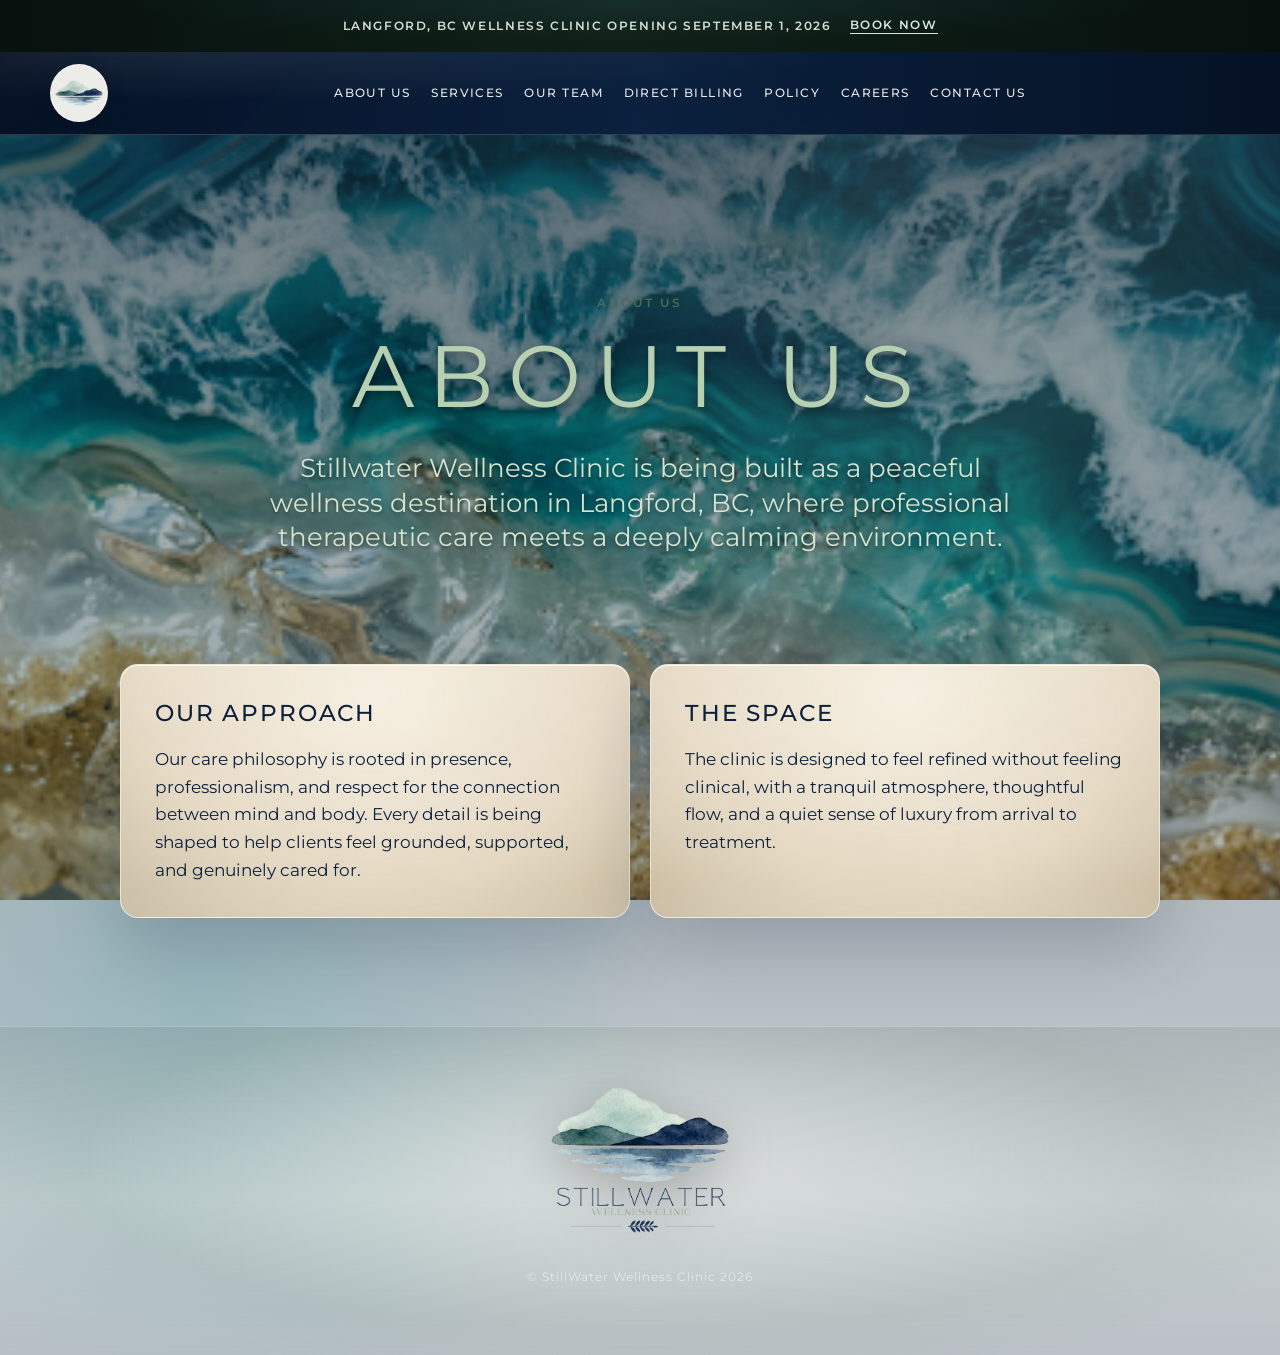
==== about.html @ 3839f23f "Update booking links to Jane clinic page" ====
<!doctype html>
<html lang="en">
  <head>
    <meta charset="utf-8">
    <meta name="viewport" content="width=device-width, initial-scale=1">
    <meta name="description" content="About Stillwater Wellness Clinic in Langford, BC.">
    <title>About Us | Stillwater Wellness Clinic</title>
    <link rel="preconnect" href="https://fonts.googleapis.com">
    <link rel="preconnect" href="https://fonts.gstatic.com" crossorigin>
    <link href="https://fonts.googleapis.com/css2?family=Montserrat:wght@300;400;500;600;700&display=swap" rel="stylesheet">
    <link rel="stylesheet" href="styles.css">
  </head>
  <body>
    <div class="announcement-bar">
      <span>Langford, BC wellness clinic opening September 1, 2026</span>
      <a href="https://stillwaterwellnessclinicinc.janeapp.com/" target="_blank" rel="noreferrer">Book Now</a>
    </div>
    <header class="site-header" data-header>
      <a class="brand-mark" href="index.html" aria-label="Stillwater Wellness Clinic home">
        <img src="stillwater-menu-logo.png" alt="Stillwater Wellness Clinic logo">
      </a>
      <button class="nav-toggle" type="button" aria-expanded="false" aria-controls="site-nav" data-nav-toggle>
        <span></span><span></span><span></span><span class="sr-only">Menu</span>
      </button>
      <nav class="site-nav" id="site-nav" data-nav>
        <a href="about.html">About Us</a>
        <a href="services.html">Services</a>
        <a href="teams.html">Our Team</a>
        <a href="direct-billing.html">Direct Billing</a>
        <a href="policy.html">Policy</a>
        <a href="careers.html">Careers</a>
        <a href="contact.html">Contact Us</a>
      </nav>
    </header>
    <main class="page-main">
      <section class="page-hero">
        <p class="eyebrow">About Us</p>
        <h1 class="page-title-accent">About Us</h1>
        <p>Stillwater Wellness Clinic is being built as a peaceful wellness destination in Langford, BC, where professional therapeutic care meets a deeply calming environment.</p>
      </section>
      <section class="page-section page-grid two-column">
        <article class="page-card">
          <h2>Our Approach</h2>
          <p>Our care philosophy is rooted in presence, professionalism, and respect for the connection between mind and body. Every detail is being shaped to help clients feel grounded, supported, and genuinely cared for.</p>
        </article>
        <article class="page-card">
          <h2>The Space</h2>
          <p>The clinic is designed to feel refined without feeling clinical, with a tranquil atmosphere, thoughtful flow, and a quiet sense of luxury from arrival to treatment.</p>
        </article>
      </section>
    </main>
    <footer class="site-footer">
      <img src="stillwater-footer-logo.png" alt="Stillwater Wellness Clinic logo">
      <p class="copyright">&copy; StillWater Wellness Clinic 2026</p>
    </footer>
    <script src="script.js"></script>
  </body>
</html>
---- styles.css ----
:root {
  --sage-light: #dfe9df;
  --sage: #89a58e;
  --sage-glow: #b7d0b2;
  --sage-text: #d4e4d1;
  --sage-deep: #496a57;
  --forest: #10281f;
  --forest-soft: #18372b;
  --blue: #17335b;
  --blue-deep: #0c203e;
  --mineral-blue: #16456d;
  --mineral-blue-soft: #2f6f83;
  --cream: #fbfaf5;
  --cream-block: rgba(232, 220, 199, 0.9);
  --cream-block-strong: rgba(247, 240, 226, 0.96);
  --white: #ffffff;
  --ink: #172333;
  --muted: #5d6b68;
  --line: rgba(23, 51, 91, 0.14);
  --shadow: 0 24px 60px rgba(12, 32, 62, 0.16);
  --soft-shadow: 0 18px 46px rgba(12, 32, 62, 0.08);
}

* {
  box-sizing: border-box;
}

html {
  min-height: 100%;
  scroll-behavior: smooth;
}

body {
  min-height: 100vh;
  margin: 0;
  background:
    linear-gradient(180deg, rgba(6, 22, 31, 0.68), rgba(7, 34, 41, 0.4) 24rem, rgba(12, 32, 62, 0.22)),
    radial-gradient(ellipse at 76% 18%, rgba(255, 255, 255, 0.22), transparent 28rem),
    radial-gradient(ellipse at 16% 74%, rgba(0, 181, 194, 0.18), transparent 30rem),
    url("ocean-geode-background.png") center top / cover fixed;
  color: rgba(255, 255, 255, 0.9);
  display: flex;
  flex-direction: column;
  font-family: "Montserrat", Arial, sans-serif;
  line-height: 1.6;
}

body::before {
  content: "";
  position: fixed;
  inset: 0;
  z-index: -1;
  pointer-events: none;
  background:
    linear-gradient(180deg, rgba(255, 255, 255, 0.08), transparent 24rem),
    radial-gradient(ellipse at 50% 28%, rgba(12, 32, 62, 0.18), transparent 42%);
  opacity: 0.82;
}

img {
  display: block;
  max-width: 100%;
}

a {
  color: inherit;
  text-decoration: none;
}

.sr-only {
  position: absolute;
  width: 1px;
  height: 1px;
  padding: 0;
  margin: -1px;
  overflow: hidden;
  clip: rect(0, 0, 0, 0);
  white-space: nowrap;
  border: 0;
}

.announcement-bar {
  position: fixed;
  z-index: 22;
  top: 0;
  left: 0;
  width: 100%;
  min-height: 52px;
  display: flex;
  align-items: center;
  justify-content: center;
  gap: 18px;
  padding: 12px 24px;
  background:
    radial-gradient(ellipse at 50% 0%, rgba(47, 111, 131, 0.18), transparent 58%),
    linear-gradient(90deg, #07110e, #102018 48%, #07110e);
  color: rgba(223, 233, 223, 0.94);
  font-size: 0.72rem;
  font-weight: 600;
  letter-spacing: 0.14em;
  line-height: 1.3;
  text-align: center;
  text-transform: uppercase;
}

.announcement-bar a {
  color: rgba(223, 233, 223, 0.98);
  border-bottom: 1px solid currentColor;
}

.site-header {
  position: fixed;
  z-index: 20;
  top: 52px;
  left: 0;
  width: 100%;
  min-height: 72px;
  display: grid;
  grid-template-columns: auto 1fr;
  align-items: center;
  gap: 22px;
  padding: 12px max(24px, calc((100vw - 1180px) / 2));
  background:
    radial-gradient(ellipse at 16% 0%, rgba(223, 233, 223, 0.08), transparent 42%),
    linear-gradient(90deg, rgba(5, 17, 36, 0.99), rgba(11, 32, 62, 0.98), rgba(5, 17, 36, 0.99));
  border: 0;
  border-bottom: 1px solid rgba(255, 255, 255, 0.12);
  border-radius: 0;
  box-shadow: var(--soft-shadow);
  backdrop-filter: blur(18px);
}

.brand-mark {
  display: grid;
  place-items: center;
  width: 58px;
  height: 58px;
  background: rgba(251, 250, 245, 0.94);
  border: 1px solid rgba(255, 255, 255, 0.34);
  border-radius: 50%;
  box-shadow: 0 10px 24px rgba(0, 0, 0, 0.12);
}

.brand-mark img {
  width: 50px;
  height: 34px;
  object-fit: contain;
  object-position: center;
}

.site-nav {
  display: flex;
  align-items: center;
  justify-content: center;
  gap: clamp(12px, 1.6vw, 24px);
  color: rgba(255, 255, 255, 0.9);
  font-size: 0.76rem;
  font-weight: 500;
  letter-spacing: 0.12em;
  text-transform: uppercase;
}

.site-nav a {
  padding: 8px 0;
}

.site-nav a:hover {
  color: var(--sage-light);
}

.button {
  display: inline-flex;
  align-items: center;
  justify-content: center;
  min-height: 46px;
  padding: 0 22px;
  border: 1px solid transparent;
  border-radius: 2px;
  font-size: 0.76rem;
  font-weight: 600;
  letter-spacing: 0.14em;
  text-transform: uppercase;
  transition: background-color 180ms ease, color 180ms ease, border-color 180ms ease, transform 180ms ease;
}

.button-primary {
  background: linear-gradient(135deg, var(--blue-deep), var(--mineral-blue));
  color: var(--white);
  box-shadow: 0 14px 28px rgba(12, 32, 62, 0.28);
}

.button-primary:hover {
  background: linear-gradient(135deg, #07182f, #123d62);
  transform: translateY(-1px);
}

.button-secondary {
  border-color: rgba(223, 233, 223, 0.34);
  color: rgba(255, 255, 255, 0.9);
  background: rgba(12, 32, 62, 0.34);
}

.button-secondary:hover {
  border-color: rgba(223, 233, 223, 0.58);
  background: rgba(22, 69, 109, 0.44);
  transform: translateY(-1px);
}

.nav-toggle {
  display: none;
}

.hero {
  position: relative;
  min-height: 100vh;
  display: grid;
  place-items: center;
  overflow: hidden;
  padding: 168px 24px 78px;
  isolation: isolate;
}

.hero::after {
  content: "";
  position: absolute;
  inset: auto 0 0;
  height: 42%;
  background:
    linear-gradient(180deg, rgba(73, 106, 87, 0), rgba(73, 106, 87, 0.18) 55%, rgba(73, 106, 87, 0.34) 100%),
    linear-gradient(180deg, rgba(255, 255, 255, 0), rgba(223, 233, 223, 0.16));
  z-index: -1;
}

.hero-media {
  position: absolute;
  inset: 0;
  z-index: -2;
  background:
    linear-gradient(180deg, rgba(251, 250, 245, 0.03), rgba(16, 40, 31, 0.16) 68%, var(--forest) 100%),
    linear-gradient(90deg, rgba(251, 250, 245, 0.12), rgba(251, 250, 245, 0), rgba(16, 40, 31, 0.18)),
    url("langford-coast-backdrop.png") center / cover no-repeat;
}

.watercolor-field {
  position: absolute;
  inset: 18% -6% auto;
  height: 58%;
  background:
    radial-gradient(ellipse at 50% 44%, rgba(255, 255, 255, 0.18), transparent 62%),
    radial-gradient(ellipse at 24% 62%, rgba(137, 165, 142, 0.08), transparent 42%),
    radial-gradient(ellipse at 72% 52%, rgba(23, 51, 91, 0.06), transparent 40%);
  filter: blur(16px);
  opacity: 0.36;
}

.hero-content {
  width: min(980px, 100%);
  text-align: center;
  color: var(--blue-deep);
}

.opening-date,
.eyebrow {
  margin: 0 0 16px;
  color: var(--sage-deep);
  font-size: 0.78rem;
  font-weight: 600;
  letter-spacing: 0.22em;
  text-transform: uppercase;
}

.hero-wordmark {
  width: min(940px, 96vw);
  margin: 12px auto 24px;
  mix-blend-mode: multiply;
}

h1,
h2,
h3 {
  margin: 0;
  color: var(--sage-glow);
  font-family: "Montserrat", Arial, sans-serif;
  line-height: 1.04;
  font-weight: 400;
}

h1 {
  max-width: 850px;
  margin: 0 auto;
  color: #ffffff;
  font-size: clamp(2.05rem, 4vw, 4.35rem);
  font-weight: 300;
  font-kerning: normal;
  font-feature-settings: "kern" 1, "liga" 1;
  letter-spacing: 0;
  white-space: nowrap;
}

h2 {
  font-size: clamp(2.4rem, 4vw, 4.7rem);
}

h3 {
  font-size: 1.8rem;
}

.mantra {
  max-width: 820px;
  margin: 30px auto 0;
  color: #0c203e;
  font-family: "Montserrat", Arial, sans-serif;
  font-size: clamp(1.32rem, 2.2vw, 1.8rem);
  font-weight: 400;
  line-height: 1.34;
  text-shadow: 0 2px 18px rgba(255, 255, 255, 0.42);
}

.hero-actions {
  display: flex;
  flex-wrap: wrap;
  justify-content: center;
  gap: 14px;
  margin-top: 38px;
}

.intro-band,
.section {
  width: min(1160px, calc(100% - 40px));
  margin-inline: auto;
}

.site-footer {
  width: 100%;
  margin-inline: 0;
}

.intro-band {
  display: grid;
  grid-template-columns: repeat(3, 1fr);
  gap: 18px;
  margin-top: -18px;
}

.intro-band div {
  position: relative;
  overflow: hidden;
  min-height: 170px;
  padding: clamp(30px, 4vw, 42px);
}

.intro-band span {
  color: var(--blue);
  font-family: "Montserrat", Arial, sans-serif;
  font-size: 0.78rem;
  font-weight: 600;
  letter-spacing: 0.16em;
  text-transform: uppercase;
  text-shadow: none;
}

.intro-band strong {
  display: block;
  color: var(--blue-deep);
  font-size: 1rem;
  font-weight: 500;
  letter-spacing: 0.08em;
  text-transform: uppercase;
  text-shadow: none;
}

.intro-band p {
  color: var(--blue-deep);
  font-weight: 500;
  text-shadow: none;
}

.section p {
  color: rgba(212, 228, 209, 0.86);
}

.section {
  padding: 120px 0;
}

.section-about,
.split-section,
.contact-section {
  display: grid;
  grid-template-columns: minmax(0, 1.35fr) minmax(280px, 0.65fr);
  gap: clamp(36px, 7vw, 92px);
  align-items: center;
}

.section-copy p:last-child,
.split-section > p,
.muted-section > p,
.policy-careers p,
.contact-section p {
  margin: 24px 0 0;
  font-size: 1.06rem;
}

.feature-panel,
.contact-card {
  padding: 36px;
  background:
    radial-gradient(ellipse at 50% 0%, rgba(47, 111, 131, 0.18), transparent 56%),
    linear-gradient(145deg, rgba(255, 255, 255, 0.085), rgba(7, 17, 14, 0.32)),
    linear-gradient(90deg, #07110e, #102018 48%, #07110e);
  color: var(--white);
  border-radius: 2px;
  border: 1px solid rgba(223, 233, 223, 0.16);
  box-shadow: 0 20px 54px rgba(3, 14, 10, 0.3), inset 0 1px 0 rgba(255, 255, 255, 0.13);
  backdrop-filter: blur(12px);
}

.feature-panel p,
.feature-panel span,
.contact-card span {
  margin: 0;
  color: var(--blue-deep);
  text-shadow: none;
}

.feature-panel strong {
  display: block;
  margin: 10px 0;
  font-family: "Montserrat", Arial, sans-serif;
  font-size: clamp(2.4rem, 5vw, 4rem);
  line-height: 0.95;
}

.section-services {
  width: 100%;
  padding-inline: max(24px, calc((100vw - 1160px) / 2));
  background:
    linear-gradient(180deg, rgba(5, 31, 43, 0.98), rgba(7, 62, 72, 0.9)),
    linear-gradient(135deg, rgba(0, 156, 176, 0.24), rgba(12, 32, 62, 0.22));
}

.section-heading {
  max-width: 820px;
}

.service-grid {
  display: grid;
  grid-template-columns: repeat(3, 1fr);
  gap: 16px;
  margin-top: 48px;
}

.service-grid article,
.policy-careers article {
  position: relative;
  overflow: hidden;
  min-height: 286px;
  padding: 34px;
  transition: transform 180ms ease, box-shadow 180ms ease, border-color 180ms ease;
}

.intro-band div,
.service-grid article,
.policy-careers article,
.feature-panel,
.contact-card {
  background:
    radial-gradient(ellipse at 50% 12%, var(--cream-block-strong), rgba(232, 220, 199, 0.82) 62%, rgba(199, 185, 160, 0.64) 100%),
    linear-gradient(180deg, rgba(247, 240, 226, 0.94), rgba(218, 202, 174, 0.84));
  border: 1px solid rgba(247, 240, 226, 0.74);
  border-radius: 18px;
  box-shadow: 0 28px 70px rgba(12, 32, 62, 0.2), inset 0 1px 0 rgba(255, 255, 255, 0.72);
  backdrop-filter: blur(10px);
}

.service-grid article:hover,
.policy-careers article:hover {
  border-color: rgba(255, 253, 247, 0.92);
  box-shadow: 0 32px 78px rgba(12, 32, 62, 0.24), inset 0 1px 0 rgba(255, 255, 255, 0.82);
  transform: translateY(-3px);
}

.service-grid article span {
  display: block;
  margin-bottom: 54px;
  color: var(--blue);
  font-family: "Montserrat", Arial, sans-serif;
  font-size: 2.4rem;
  font-weight: 500;
  line-height: 1;
}

.service-grid p {
  margin: 18px 0 0;
}

.muted-section {
  padding-top: 90px;
  padding-bottom: 90px;
  border-top: 1px solid rgba(255, 255, 255, 0.12);
  border-bottom: 1px solid rgba(255, 255, 255, 0.12);
}

.policy-careers {
  display: grid;
  grid-template-columns: repeat(2, 1fr);
  gap: 20px;
}

.policy-careers article {
  display: flex;
  flex-direction: column;
}

.policy-careers article .eyebrow,
.policy-careers article p {
  color: var(--blue-deep);
  text-shadow: none;
}

.inline-card-link {
  display: inline-flex;
  align-items: center;
  width: fit-content;
  margin-top: auto;
  padding-top: 28px;
  color: var(--blue-deep);
  font-size: 0.74rem;
  font-weight: 600;
  letter-spacing: 0.14em;
  text-transform: uppercase;
  text-decoration: underline;
  text-decoration-color: rgba(12, 32, 62, 0.35);
  text-underline-offset: 5px;
}

.inline-card-link:hover,
.inline-card-link:focus-visible {
  color: var(--mineral-blue);
  text-decoration-color: currentColor;
}

.contact-section {
  padding-top: 80px;
  display: block;
  max-width: 820px;
  text-align: center;
}

.page-main {
  flex: 1 0 auto;
  min-height: calc(100vh - 220px);
  padding-top: 160px;
}

.page-hero,
.page-section {
  width: min(1040px, calc(100% - 40px));
  margin-inline: auto;
}

.page-hero {
  min-height: 56vh;
  display: grid;
  align-content: center;
  justify-items: center;
  padding: 96px 0 72px;
  text-align: center;
}

.page-hero h1 {
  max-width: 920px;
  margin-inline: auto;
  font-size: clamp(3rem, 6.8vw, 6.8rem);
}

.page-title-accent {
  display: block;
  width: min(100%, 980px);
  max-width: min(980px, calc(100vw - 56px));
  margin-inline: auto;
  color: var(--sage-glow);
  font-family: "Montserrat", Arial, sans-serif;
  font-size: clamp(2.4rem, 5.4vw, 5.2rem);
  font-weight: 400;
  letter-spacing: 0.16em;
  line-height: 1.08;
  text-align: center;
  text-transform: uppercase;
  text-shadow: 0 4px 10px rgba(0, 0, 0, 0.34), 0 16px 34px rgba(12, 32, 62, 0.42);
}

.page-hero p:last-child {
  max-width: 760px;
  margin: 28px auto 0;
  color: var(--sage-text);
  font-family: "Montserrat", Arial, sans-serif;
  font-size: clamp(1.25rem, 2vw, 1.7rem);
  font-weight: 400;
  line-height: 1.35;
  text-shadow: 0 2px 4px rgba(0, 0, 0, 0.34), 0 12px 26px rgba(12, 32, 62, 0.34);
}

.page-section {
  padding: 0 0 108px;
}

.page-grid {
  display: grid;
  gap: 20px;
}

.two-column {
  grid-template-columns: repeat(2, minmax(0, 1fr));
}

.three-column {
  grid-template-columns: repeat(3, minmax(0, 1fr));
}

.page-card {
  position: relative;
  overflow: hidden;
  padding: clamp(24px, 3vw, 34px);
  min-height: 210px;
  background:
    radial-gradient(ellipse at 50% 12%, var(--cream-block-strong), rgba(232, 220, 199, 0.82) 62%, rgba(199, 185, 160, 0.64) 100%),
    linear-gradient(180deg, rgba(247, 240, 226, 0.94), rgba(218, 202, 174, 0.84));
  border: 1px solid rgba(247, 240, 226, 0.74);
  border-radius: 18px;
  box-shadow: 0 28px 70px rgba(12, 32, 62, 0.2), inset 0 1px 0 rgba(255, 255, 255, 0.72);
  backdrop-filter: blur(10px);
}

.page-card h2 {
  color: var(--blue-deep);
  font-family: "Montserrat", Arial, sans-serif;
  font-size: clamp(1.05rem, 1.8vw, 1.45rem);
  font-weight: 500;
  letter-spacing: 0.08em;
  line-height: 1.25;
  text-transform: uppercase;
}

.page-card p {
  color: var(--blue-deep);
  font-size: clamp(0.96rem, 1.35vw, 1.08rem);
  font-weight: 400;
  text-shadow: none;
}

.page-card p:last-child {
  margin-bottom: 0;
}

.page-card a:not(.button) {
  color: var(--blue-deep);
  font-weight: 600;
  text-decoration-color: rgba(12, 32, 62, 0.4);
  text-underline-offset: 4px;
}

.page-card a:not(.button):hover,
.page-card a:not(.button):focus-visible {
  color: var(--mineral-blue);
  text-decoration-color: currentColor;
}

.policy-page .page-hero {
  text-align: center;
}

.policy-page .page-title-accent {
  overflow-wrap: normal;
}

.policy-stack {
  grid-template-columns: minmax(0, 760px);
  justify-content: center;
}

.page-copy-card h3 {
  margin: 24px 0 8px;
  color: var(--blue-deep);
  font-size: clamp(0.92rem, 1.4vw, 1.05rem);
  font-weight: 500;
  letter-spacing: 0.08em;
  text-transform: uppercase;
}

.content-list {
  display: grid;
  gap: 8px;
  margin: 18px 0 24px;
  padding: 0;
  color: var(--blue-deep);
  font-size: clamp(0.96rem, 1.35vw, 1.08rem);
  font-weight: 400;
  line-height: 1.65;
  list-style: none;
}

.content-list li {
  position: relative;
  padding-left: 20px;
}

.content-list li::before {
  content: "";
  position: absolute;
  left: 0;
  top: 0.78em;
  width: 6px;
  height: 6px;
  border-radius: 999px;
  background: var(--blue-deep);
  opacity: 0.72;
}

.direct-billing-card {
  padding: clamp(30px, 4vw, 48px);
}

.direct-billing-card h2:not(:first-child) {
  margin-top: 34px;
}

.direct-billing-card p,
.direct-billing-card .content-list {
  font-size: clamp(1.02rem, 1.45vw, 1.14rem);
}

.team-profile {
  display: grid;
  grid-template-columns: minmax(220px, 0.42fr) minmax(0, 1fr);
  gap: clamp(28px, 5vw, 56px);
  align-items: center;
}

.team-photo-frame {
  position: relative;
  width: min(100%, 320px);
  aspect-ratio: 3 / 4;
  justify-self: center;
  overflow: hidden;
  background:
    linear-gradient(180deg, rgba(255, 253, 247, 0.92), rgba(218, 202, 174, 0.78));
  border: 8px solid rgba(247, 240, 226, 0.94);
  border-radius: 50%;
  box-shadow: 0 24px 60px rgba(12, 32, 62, 0.24), inset 0 0 0 1px rgba(12, 32, 62, 0.12);
}

.team-photo-frame img {
  width: 100%;
  height: 100%;
  object-fit: cover;
  object-position: 54% 18%;
}

.team-bio .eyebrow {
  color: var(--blue);
}

.team-bio h2 {
  color: var(--blue-deep);
  font-size: clamp(2rem, 4vw, 3.6rem);
  letter-spacing: 0.04em;
  text-transform: uppercase;
}

.team-bio p {
  max-width: 760px;
}

.contact-page .page-title-accent {
  width: min(1180px, calc(100vw - 40px));
  max-width: none;
  margin: 0 auto;
  color: var(--sage-glow);
  font-size: clamp(2.2rem, 4.8vw, 4.9rem);
  letter-spacing: clamp(0.1em, 0.9vw, 0.16em);
  overflow-wrap: anywhere;
  text-shadow: 0 4px 8px rgba(0, 0, 0, 0.42), 0 16px 34px rgba(12, 32, 62, 0.5);
  text-align: center;
}

.contact-title-balanced {
  display: grid;
  grid-template-columns: minmax(0, 1fr) auto minmax(0, 1fr);
  align-items: center;
  gap: clamp(0.45em, 2.2vw, 0.9em);
}

.contact-title-balanced span:first-child {
  justify-self: end;
}

.contact-title-balanced span:nth-child(2) {
  justify-self: center;
}

.contact-title-balanced span:last-child {
  justify-self: start;
}

.contact-page .page-hero {
  min-height: 56vh;
  padding: 96px 0 72px;
}

.contact-page .page-hero p:last-child {
  max-width: 760px;
  margin: 28px auto 0;
  font-weight: 400;
  text-align: center;
  text-shadow: 0 2px 4px rgba(0, 0, 0, 0.4), 0 12px 26px rgba(12, 32, 62, 0.34);
}

.contact-page .page-section {
  max-width: 1040px;
  padding-bottom: 108px;
  margin-inline: auto;
}

.contact-page .page-grid {
  grid-template-columns: repeat(3, minmax(0, 1fr));
  justify-content: center;
  justify-items: center;
  margin-inline: auto;
}

.contact-page .page-card p,
.contact-page .page-card a:not(.button) {
  color: var(--blue-deep);
  text-shadow: none;
}

.contact-page .page-card {
  display: grid;
  align-content: center;
  justify-items: center;
  width: 100%;
  min-height: 210px;
  padding: clamp(24px, 3vw, 34px);
  background:
    radial-gradient(ellipse at 50% 12%, var(--cream-block-strong), rgba(232, 220, 199, 0.82) 62%, rgba(199, 185, 160, 0.64) 100%),
    linear-gradient(180deg, rgba(247, 240, 226, 0.94), rgba(218, 202, 174, 0.84));
  border-color: rgba(247, 240, 226, 0.74);
  box-shadow: 0 28px 70px rgba(12, 32, 62, 0.2), inset 0 1px 0 rgba(255, 255, 255, 0.72);
  backdrop-filter: blur(10px);
  text-align: center;
}

.contact-page .page-card h2 {
  display: flex;
  align-items: center;
  justify-content: center;
  gap: 12px;
  color: var(--blue-deep);
  text-shadow: none;
}

.contact-page .page-card h2 svg {
  width: 22px;
  height: 22px;
  flex: 0 0 auto;
  fill: none;
  stroke: currentColor;
  stroke-linecap: round;
  stroke-linejoin: round;
  stroke-width: 1.8;
}

.contact-page .page-card a:not(.button) {
  text-decoration-color: rgba(12, 32, 62, 0.4);
}

.contact-page .page-card a:not(.button):hover,
.contact-page .page-card a:not(.button):focus-visible {
  color: var(--mineral-blue);
  text-decoration-color: currentColor;
}

.page-button {
  margin-top: 26px;
}

.service-menu {
  display: grid;
  gap: 14px;
  max-width: 820px;
}

.service-menu-card {
  padding: clamp(24px, 3vw, 34px);
  background:
    radial-gradient(ellipse at 50% 12%, var(--cream-block-strong), rgba(232, 220, 199, 0.82) 62%, rgba(199, 185, 160, 0.64) 100%),
    linear-gradient(180deg, rgba(247, 240, 226, 0.94), rgba(218, 202, 174, 0.84));
  border: 1px solid rgba(247, 240, 226, 0.74);
  border-radius: 18px;
  box-shadow: 0 28px 70px rgba(12, 32, 62, 0.2), inset 0 1px 0 rgba(255, 255, 255, 0.72);
  backdrop-filter: blur(10px);
}

.service-menu-card h2 {
  max-width: 720px;
  color: var(--blue-deep);
  font-family: "Montserrat", Arial, sans-serif;
  font-size: clamp(1.05rem, 1.8vw, 1.45rem);
  font-weight: 500;
  letter-spacing: 0.08em;
  line-height: 1.25;
  text-transform: uppercase;
}

.service-note {
  margin: 8px 0 14px;
  color: rgba(12, 32, 62, 0.68);
  font-size: 0.72rem;
  font-weight: 500;
  letter-spacing: 0.14em;
  text-transform: uppercase;
}

.service-note-secondary {
  margin-top: -8px;
}

.service-line {
  display: grid;
  grid-template-columns: minmax(0, 1fr) auto;
  align-items: baseline;
  gap: 18px;
  padding: 13px 0;
  border-bottom: 1px solid rgba(12, 32, 62, 0.16);
  color: var(--blue-deep);
  cursor: pointer;
  font-family: "Montserrat", Arial, sans-serif;
  font-weight: 400;
  font-size: clamp(0.94rem, 1.35vw, 1.05rem);
  text-decoration: none;
  text-shadow: none;
  transition: color 180ms ease, border-color 180ms ease, transform 180ms ease;
}

.service-more-info {
  display: inline-flex;
  width: fit-content;
  margin: 4px 0 12px;
  color: rgba(12, 32, 62, 0.76);
  font-size: 0.72rem;
  font-weight: 500;
  letter-spacing: 0.12em;
  text-transform: uppercase;
  text-decoration: underline;
  text-decoration-color: rgba(12, 32, 62, 0.28);
  text-underline-offset: 4px;
}

.service-more-info:hover,
.service-more-info:focus-visible {
  color: var(--mineral-blue);
  text-decoration-color: currentColor;
}

.service-line:hover,
.service-line:focus-visible {
  border-bottom-color: rgba(12, 37, 73, 0.36);
  color: var(--mineral-blue);
  transform: translateX(3px);
}

.service-line:focus-visible {
  border-radius: 10px;
  outline: 2px solid rgba(31, 82, 101, 0.45);
  outline-offset: 5px;
}

.service-line:last-child {
  border-bottom: 0;
  padding-bottom: 0;
}

.service-line span {
  min-width: 0;
}

.service-line em {
  color: rgba(12, 32, 62, 0.56);
  font-size: 0.82em;
  font-style: normal;
  letter-spacing: 0.08em;
  text-transform: uppercase;
  white-space: nowrap;
}

.service-line strong {
  color: var(--blue-deep);
  font-family: "Montserrat", Arial, sans-serif;
  font-size: 1.06em;
  font-weight: 500;
  transition: color 180ms ease;
}

.service-line:hover strong,
.service-line:focus-visible strong {
  color: var(--mineral-blue);
}

.service-cta {
  display: flex;
  justify-content: center;
  padding-top: 12px;
}

.service-cta .button {
  min-width: 190px;
}

.service-info-section {
  margin-top: clamp(34px, 6vw, 72px);
}

.service-info-card h2 {
  margin-bottom: 18px;
}

.service-info-card h3 {
  scroll-margin-top: 130px;
}

.contact-card {
  display: grid;
  gap: 18px;
}

.contact-card a:not(.button) {
  color: var(--blue-deep);
  font-size: 1.08rem;
  font-weight: 500;
}

.service-grid article h3,
.policy-careers article h2,
.feature-panel strong,
.contact-card h2,
.contact-card h3 {
  color: var(--blue-deep);
  text-shadow: none;
}

.site-footer {
  position: relative;
  overflow: hidden;
  display: grid;
  align-items: center;
  justify-items: center;
  gap: 16px;
  padding: 54px 0 56px;
  border-top: 1px solid rgba(255, 255, 255, 0.12);
  color: rgba(255, 255, 255, 0.68);
  text-align: center;
}

.site-footer::before {
  content: "";
  position: absolute;
  inset: 0;
  z-index: -1;
  background:
    radial-gradient(ellipse at center 42%, rgba(251, 250, 245, 0.42), rgba(223, 233, 223, 0.24) 36%, rgba(137, 165, 142, 0.11) 62%, transparent 82%),
    linear-gradient(180deg, rgba(16, 40, 31, 0.08), rgba(223, 233, 223, 0.22) 52%, rgba(16, 40, 31, 0.08));
}

.site-footer img {
  width: 190px;
  filter: drop-shadow(0 12px 24px rgba(0, 0, 0, 0.28));
}

.site-footer .copyright {
  color: rgba(255, 255, 255, 0.58);
  font-size: 0.76rem;
  letter-spacing: 0.08em;
}

@media (max-width: 980px) {
  .site-header {
    grid-template-columns: 1fr auto;
    z-index: 200;
  }

  .nav-toggle {
    display: inline-grid;
    position: relative;
    z-index: 220;
    align-content: center;
    justify-content: center;
    gap: 5px;
    width: 44px;
    height: 44px;
    border: 1px solid var(--line);
    border-radius: 4px;
    background: rgba(255, 255, 255, 0.12);
  }

  .nav-toggle span:not(.sr-only) {
    width: 20px;
    height: 2px;
    background: var(--white);
  }

  .site-nav {
    position: absolute;
    z-index: 210;
    top: 100%;
    left: 12px;
    right: 12px;
    display: none;
    flex-direction: column;
    align-items: stretch;
    gap: 0;
    padding: 10px;
    background: rgba(5, 17, 36, 0.99);
    border: 1px solid rgba(255, 255, 255, 0.14);
    border-radius: 0 0 12px 12px;
    box-shadow: 0 22px 42px rgba(12, 32, 62, 0.28);
  }

  .site-nav.is-open {
    display: flex;
  }

  .site-nav a {
    padding: 12px 10px;
  }

  .intro-band,
  .section-about,
  .split-section,
  .contact-section,
  .service-grid,
  .policy-careers,
  .team-profile,
  .two-column,
  .three-column {
    grid-template-columns: 1fr;
  }

  .section {
    padding: 82px 0;
  }

  .page-main {
    padding-top: 150px;
  }

  .page-hero {
    min-height: auto;
    padding: 72px 0 54px;
  }

  .contact-page .two-column {
    grid-template-columns: repeat(2, minmax(0, 1fr));
  }
}

@media (max-width: 680px) {
  html,
  body {
    overflow-x: hidden;
  }

  .announcement-bar {
    min-height: 54px;
    gap: 10px;
    padding: 8px 12px;
    font-size: 0.62rem;
    letter-spacing: 0.1em;
  }

  .site-header {
    top: 54px;
    width: 100%;
    grid-template-columns: 1fr auto;
    min-height: 64px;
    padding: 8px 14px;
  }

  .brand-mark img {
    width: 48px;
    height: 32px;
  }

  .hero {
    min-height: calc(100svh - 54px);
    align-items: center;
    padding: 176px 22px 74px;
  }

  h1 {
    max-width: 12ch;
    font-size: clamp(2rem, 10vw, 3rem);
    line-height: 1.08;
    white-space: normal;
  }

  .hero-wordmark {
    margin-top: 10px;
    margin-bottom: 24px;
    width: min(560px, 92vw);
  }

  .mantra {
    max-width: 34rem;
    margin-top: 28px;
    font-size: clamp(1.12rem, 5vw, 1.34rem);
    line-height: 1.5;
  }

  .hero-actions,
  .button {
    width: 100%;
  }

  .hero-actions {
    gap: 12px;
    margin-top: 34px;
  }

  .intro-band,
  .section,
  .page-hero,
  .page-section {
    width: min(100% - 32px, 1160px);
  }

  .intro-band,
  .page-grid,
  .service-menu,
  .policy-careers {
    gap: 16px;
  }

  .intro-band div,
  .service-grid article,
  .policy-careers article,
  .page-card,
  .service-menu-card,
  .feature-panel,
  .contact-card {
    min-height: auto;
    padding: 26px;
    border-radius: 16px;
    box-shadow: 0 18px 42px rgba(12, 32, 62, 0.2), inset 0 1px 0 rgba(255, 255, 255, 0.34);
  }

  .team-photo-frame {
    max-width: 280px;
    margin-inline: auto;
  }

  .team-bio {
    text-align: center;
  }

  .intro-band strong,
  .page-card h2,
  .service-menu-card h2 {
    font-size: 1.02rem;
    letter-spacing: 0.06em;
  }

  .intro-band p,
  .page-card p,
  .service-line {
    font-size: 1rem;
    line-height: 1.62;
  }

  .page-main {
    min-height: calc(100vh - 174px);
    padding-top: 132px;
  }

  .page-hero {
    padding: 70px 0 48px;
  }

  .page-hero .page-title-accent {
    width: 100%;
    max-width: 100%;
    font-size: clamp(1.7rem, 9vw, 2.55rem);
    letter-spacing: 0.045em;
    overflow-wrap: anywhere;
    word-break: normal;
  }

  .page-hero p:last-child {
    margin-top: 24px;
    font-size: 1.14rem;
    line-height: 1.5;
  }

  .contact-page .page-hero {
    padding: 52px 0 36px;
  }

  .contact-page .page-title-accent {
    max-width: 100%;
    font-size: clamp(1.7rem, 9vw, 2.55rem);
    letter-spacing: 0.045em;
  }

  .contact-title-balanced {
    display: grid;
    gap: 0.12em;
  }

  .contact-title-balanced span {
    display: block;
    justify-self: center;
  }

  .direct-billing-page .page-title-accent {
    font-size: clamp(1.52rem, 8vw, 2.2rem);
    letter-spacing: 0.045em;
  }

  .contact-page .page-hero p:last-child {
    max-width: 28rem;
    margin: 18px auto 0;
  }

  .contact-page .page-section {
    padding-bottom: 58px;
  }

  .contact-page .two-column {
    grid-template-columns: 1fr;
  }

  .section {
    padding: 72px 0;
  }

  .service-line {
    gap: 14px;
    padding: 10px 0;
    grid-template-columns: minmax(0, 1fr) auto;
  }

  .site-footer {
    display: grid;
    margin-top: auto;
  }
}
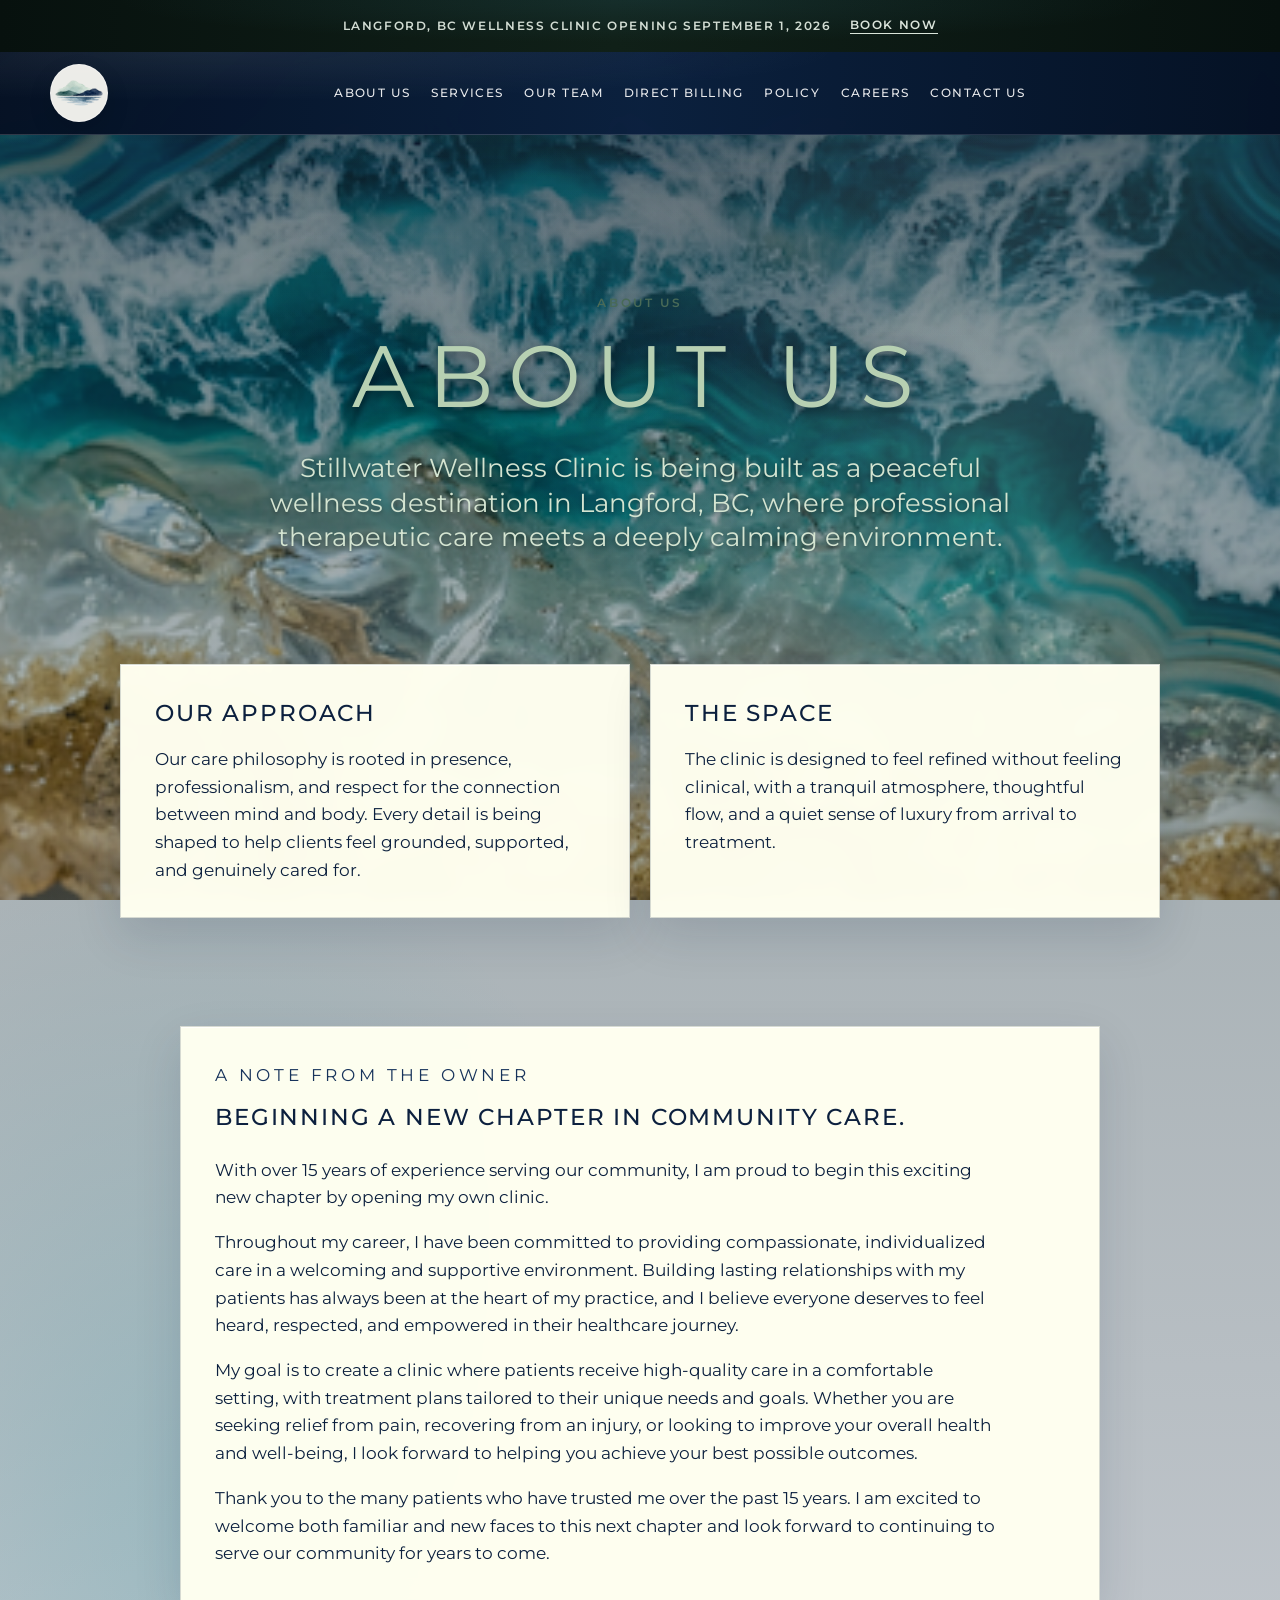
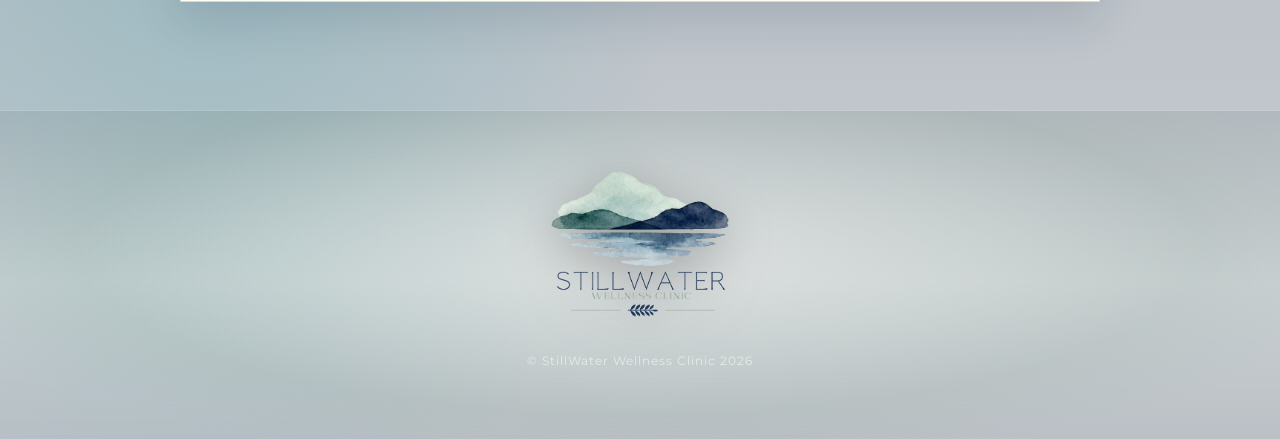
==== commit 53b4bc35: "Expand homepage blocks and add owner note" ====
--- a/about.html
+++ b/about.html
@@ -48,6 +48,16 @@
           <p>The clinic is designed to feel refined without feeling clinical, with a tranquil atmosphere, thoughtful flow, and a quiet sense of luxury from arrival to treatment.</p>
         </article>
       </section>
+      <section class="page-section owner-note-section">
+        <article class="page-card owner-note-card">
+          <p class="eyebrow">A Note From The Owner</p>
+          <h2>Beginning a new chapter in community care.</h2>
+          <p>With over 15 years of experience serving our community, I am proud to begin this exciting new chapter by opening my own clinic.</p>
+          <p>Throughout my career, I have been committed to providing compassionate, individualized care in a welcoming and supportive environment. Building lasting relationships with my patients has always been at the heart of my practice, and I believe everyone deserves to feel heard, respected, and empowered in their healthcare journey.</p>
+          <p>My goal is to create a clinic where patients receive high-quality care in a comfortable setting, with treatment plans tailored to their unique needs and goals. Whether you are seeking relief from pain, recovering from an injury, or looking to improve your overall health and well-being, I look forward to helping you achieve your best possible outcomes.</p>
+          <p>Thank you to the many patients who have trusted me over the past 15 years. I am excited to welcome both familiar and new faces to this next chapter and look forward to continuing to serve our community for years to come.</p>
+        </article>
+      </section>
     </main>
     <footer class="site-footer">
       <img src="stillwater-footer-logo.png" alt="Stillwater Wellness Clinic logo">
--- a/styles.css
+++ b/styles.css
@@ -11,8 +11,8 @@
   --mineral-blue: #16456d;
   --mineral-blue-soft: #2f6f83;
   --cream: #fbfaf5;
-  --cream-block: rgba(232, 220, 199, 0.9);
-  --cream-block-strong: rgba(247, 240, 226, 0.96);
+  --cream-block: rgba(255, 253, 244, 0.96);
+  --cream-block-strong: rgba(255, 255, 240, 0.98);
   --white: #ffffff;
   --ink: #172333;
   --muted: #5d6b68;
@@ -324,12 +324,16 @@
   margin-top: 38px;
 }
 
-.intro-band,
 .section {
   width: min(1160px, calc(100% - 40px));
   margin-inline: auto;
 }
 
+.intro-band {
+  width: 100%;
+  margin-inline: 0;
+}
+
 .site-footer {
   width: 100%;
   margin-inline: 0;
@@ -338,8 +342,8 @@
 .intro-band {
   display: grid;
   grid-template-columns: repeat(3, 1fr);
-  gap: 18px;
-  margin-top: -18px;
+  gap: 0;
+  margin-top: 0;
 }
 
 .intro-band div {
@@ -446,7 +450,7 @@
 .service-grid {
   display: grid;
   grid-template-columns: repeat(3, 1fr);
-  gap: 16px;
+  gap: 0;
   margin-top: 48px;
 }
 
@@ -464,19 +468,17 @@
 .policy-careers article,
 .feature-panel,
 .contact-card {
-  background:
-    radial-gradient(ellipse at 50% 12%, var(--cream-block-strong), rgba(232, 220, 199, 0.82) 62%, rgba(199, 185, 160, 0.64) 100%),
-    linear-gradient(180deg, rgba(247, 240, 226, 0.94), rgba(218, 202, 174, 0.84));
-  border: 1px solid rgba(247, 240, 226, 0.74);
-  border-radius: 18px;
-  box-shadow: 0 28px 70px rgba(12, 32, 62, 0.2), inset 0 1px 0 rgba(255, 255, 255, 0.72);
+  background: var(--cream-block-strong);
+  border: 1px solid rgba(12, 32, 62, 0.16);
+  border-radius: 0;
+  box-shadow: 0 18px 44px rgba(12, 32, 62, 0.13), inset 0 1px 0 rgba(255, 255, 255, 0.78);
   backdrop-filter: blur(10px);
 }
 
 .service-grid article:hover,
 .policy-careers article:hover {
-  border-color: rgba(255, 253, 247, 0.92);
-  box-shadow: 0 32px 78px rgba(12, 32, 62, 0.24), inset 0 1px 0 rgba(255, 255, 255, 0.82);
+  border-color: rgba(255, 253, 248, 0.96);
+  box-shadow: 0 22px 52px rgba(12, 32, 62, 0.16), inset 0 1px 0 rgba(255, 255, 255, 0.86);
   transform: translateY(-3px);
 }
 
@@ -494,6 +496,22 @@
   margin: 18px 0 0;
 }
 
+.service-grid article p,
+.service-grid article .eyebrow,
+.intro-band p,
+.policy-careers article p,
+.feature-panel p,
+.contact-card p,
+.page-card p,
+.service-menu-card p,
+.direct-billing-card p,
+.direct-billing-card .content-list,
+.contact-page .page-card p,
+.contact-page .page-card a:not(.button) {
+  color: var(--blue-deep);
+  text-shadow: none;
+}
+
 .muted-section {
   padding-top: 90px;
   padding-bottom: 90px;
@@ -504,12 +522,20 @@
 .policy-careers {
   display: grid;
   grid-template-columns: repeat(2, 1fr);
-  gap: 20px;
+  gap: 0;
+  max-width: 900px;
 }
 
 .policy-careers article {
   display: flex;
   flex-direction: column;
+  min-height: 190px;
+  padding: 24px;
+}
+
+.policy-careers article h2 {
+  font-size: clamp(1.35rem, 2.3vw, 2rem);
+  line-height: 1.18;
 }
 
 .policy-careers article .eyebrow,
@@ -545,6 +571,13 @@
   display: block;
   max-width: 820px;
   text-align: center;
+}
+
+.contact-section .eyebrow,
+.contact-section h2,
+.contact-section p {
+  color: var(--blue-deep);
+  text-shadow: 0 1px 18px rgba(255, 255, 240, 0.52);
 }
 
 .page-main {
@@ -623,12 +656,10 @@
   overflow: hidden;
   padding: clamp(24px, 3vw, 34px);
   min-height: 210px;
-  background:
-    radial-gradient(ellipse at 50% 12%, var(--cream-block-strong), rgba(232, 220, 199, 0.82) 62%, rgba(199, 185, 160, 0.64) 100%),
-    linear-gradient(180deg, rgba(247, 240, 226, 0.94), rgba(218, 202, 174, 0.84));
-  border: 1px solid rgba(247, 240, 226, 0.74);
-  border-radius: 18px;
-  box-shadow: 0 28px 70px rgba(12, 32, 62, 0.2), inset 0 1px 0 rgba(255, 255, 255, 0.72);
+  background: var(--cream-block-strong);
+  border: 1px solid rgba(12, 32, 62, 0.16);
+  border-radius: 0;
+  box-shadow: 0 18px 44px rgba(12, 32, 62, 0.13), inset 0 1px 0 rgba(255, 255, 255, 0.78);
   backdrop-filter: blur(10px);
 }
 
@@ -664,6 +695,30 @@
 .page-card a:not(.button):focus-visible {
   color: var(--mineral-blue);
   text-decoration-color: currentColor;
+}
+
+.owner-note-section {
+  padding-top: 0;
+}
+
+.owner-note-card {
+  max-width: 920px;
+  margin-inline: auto;
+}
+
+.owner-note-card .eyebrow {
+  margin-bottom: 14px;
+  color: var(--blue);
+  text-shadow: none;
+}
+
+.owner-note-card h2 {
+  max-width: 720px;
+  margin-bottom: 24px;
+}
+
+.owner-note-card p {
+  max-width: 780px;
 }
 
 .policy-page .page-hero {
@@ -842,11 +897,9 @@
   width: 100%;
   min-height: 210px;
   padding: clamp(24px, 3vw, 34px);
-  background:
-    radial-gradient(ellipse at 50% 12%, var(--cream-block-strong), rgba(232, 220, 199, 0.82) 62%, rgba(199, 185, 160, 0.64) 100%),
-    linear-gradient(180deg, rgba(247, 240, 226, 0.94), rgba(218, 202, 174, 0.84));
-  border-color: rgba(247, 240, 226, 0.74);
-  box-shadow: 0 28px 70px rgba(12, 32, 62, 0.2), inset 0 1px 0 rgba(255, 255, 255, 0.72);
+  background: var(--cream-block-strong);
+  border-color: rgba(12, 32, 62, 0.16);
+  box-shadow: 0 18px 44px rgba(12, 32, 62, 0.13), inset 0 1px 0 rgba(255, 255, 255, 0.78);
   backdrop-filter: blur(10px);
   text-align: center;
 }
@@ -893,12 +946,10 @@
 
 .service-menu-card {
   padding: clamp(24px, 3vw, 34px);
-  background:
-    radial-gradient(ellipse at 50% 12%, var(--cream-block-strong), rgba(232, 220, 199, 0.82) 62%, rgba(199, 185, 160, 0.64) 100%),
-    linear-gradient(180deg, rgba(247, 240, 226, 0.94), rgba(218, 202, 174, 0.84));
-  border: 1px solid rgba(247, 240, 226, 0.74);
-  border-radius: 18px;
-  box-shadow: 0 28px 70px rgba(12, 32, 62, 0.2), inset 0 1px 0 rgba(255, 255, 255, 0.72);
+  background: var(--cream-block-strong);
+  border: 1px solid rgba(12, 32, 62, 0.16);
+  border-radius: 0;
+  box-shadow: 0 18px 44px rgba(12, 32, 62, 0.13), inset 0 1px 0 rgba(255, 255, 255, 0.78);
   backdrop-filter: blur(10px);
 }
 
@@ -1234,11 +1285,15 @@
     width: min(100% - 32px, 1160px);
   }
 
+  .intro-band {
+    width: 100%;
+  }
+
   .intro-band,
   .page-grid,
   .service-menu,
   .policy-careers {
-    gap: 16px;
+    gap: 0;
   }
 
   .intro-band div,
@@ -1250,8 +1305,8 @@
   .contact-card {
     min-height: auto;
     padding: 26px;
-    border-radius: 16px;
-    box-shadow: 0 18px 42px rgba(12, 32, 62, 0.2), inset 0 1px 0 rgba(255, 255, 255, 0.34);
+    border-radius: 0;
+    box-shadow: 0 14px 34px rgba(12, 32, 62, 0.14), inset 0 1px 0 rgba(255, 255, 255, 0.42);
   }
 
   .team-photo-frame {
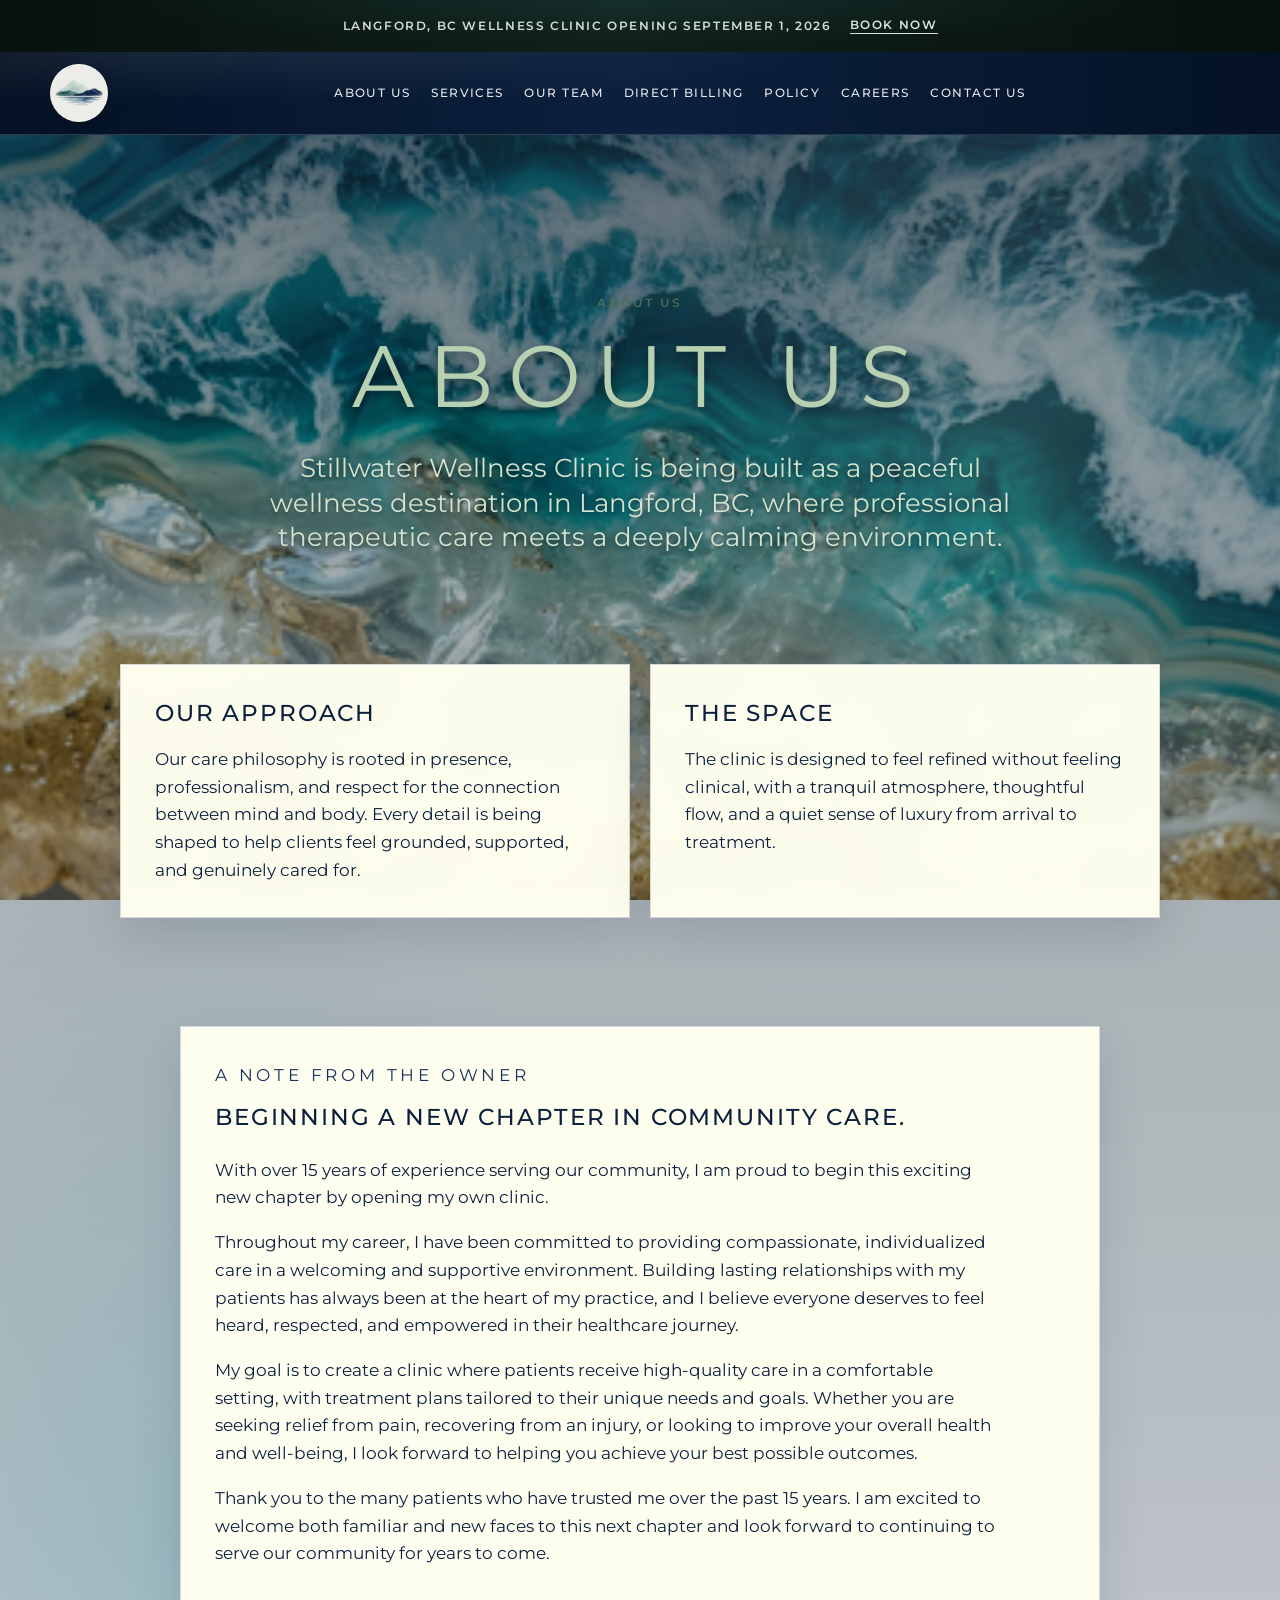
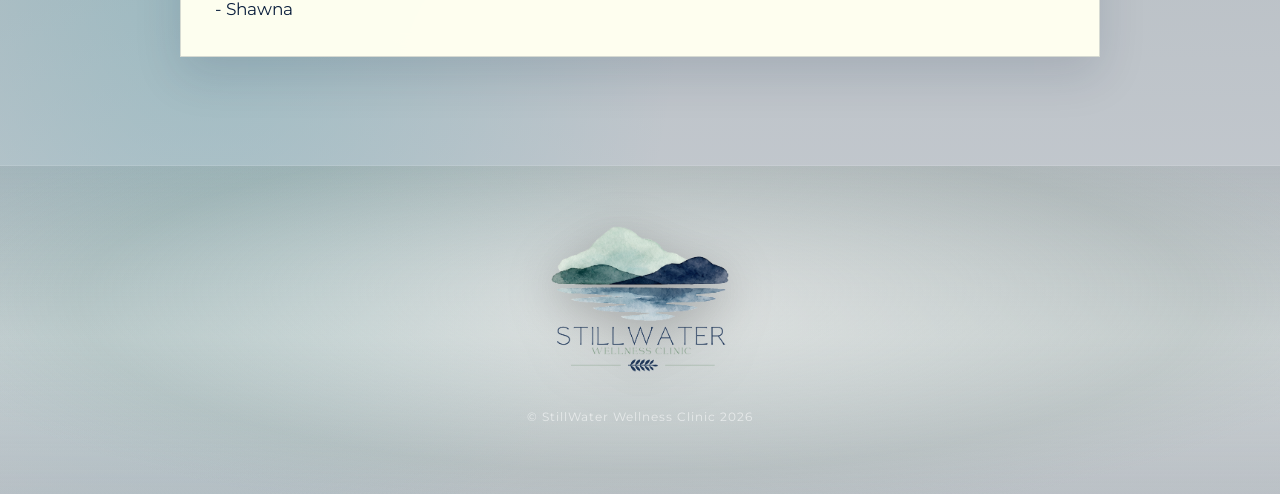
==== commit d214fa0b: "Add owner note signature" ====
--- a/about.html
+++ b/about.html
@@ -56,6 +56,7 @@
           <p>Throughout my career, I have been committed to providing compassionate, individualized care in a welcoming and supportive environment. Building lasting relationships with my patients has always been at the heart of my practice, and I believe everyone deserves to feel heard, respected, and empowered in their healthcare journey.</p>
           <p>My goal is to create a clinic where patients receive high-quality care in a comfortable setting, with treatment plans tailored to their unique needs and goals. Whether you are seeking relief from pain, recovering from an injury, or looking to improve your overall health and well-being, I look forward to helping you achieve your best possible outcomes.</p>
           <p>Thank you to the many patients who have trusted me over the past 15 years. I am excited to welcome both familiar and new faces to this next chapter and look forward to continuing to serve our community for years to come.</p>
+          <p class="owner-signature">- Shawna</p>
         </article>
       </section>
     </main>
--- a/styles.css
+++ b/styles.css
@@ -721,6 +721,12 @@
   max-width: 780px;
 }
 
+.owner-signature {
+  margin-top: 28px;
+  color: var(--blue-deep);
+  font-weight: 500;
+}
+
 .policy-page .page-hero {
   text-align: center;
 }
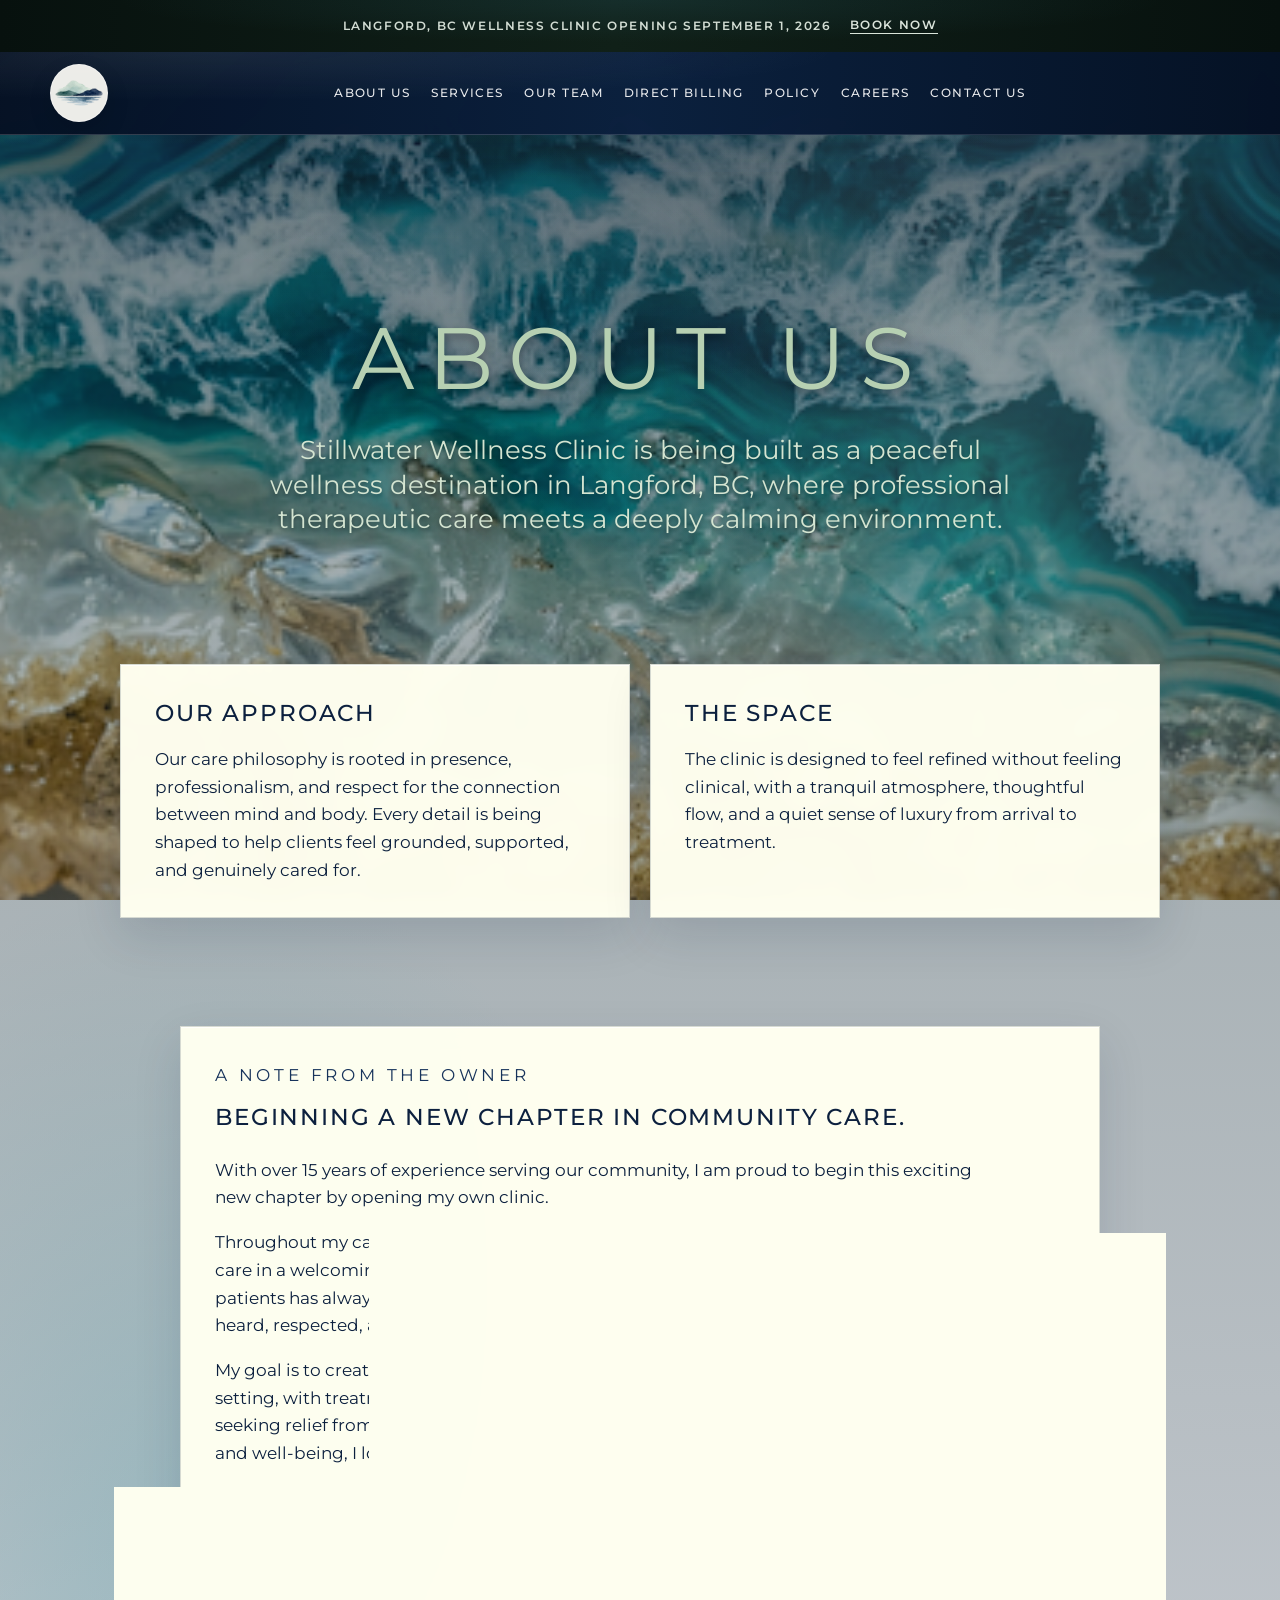
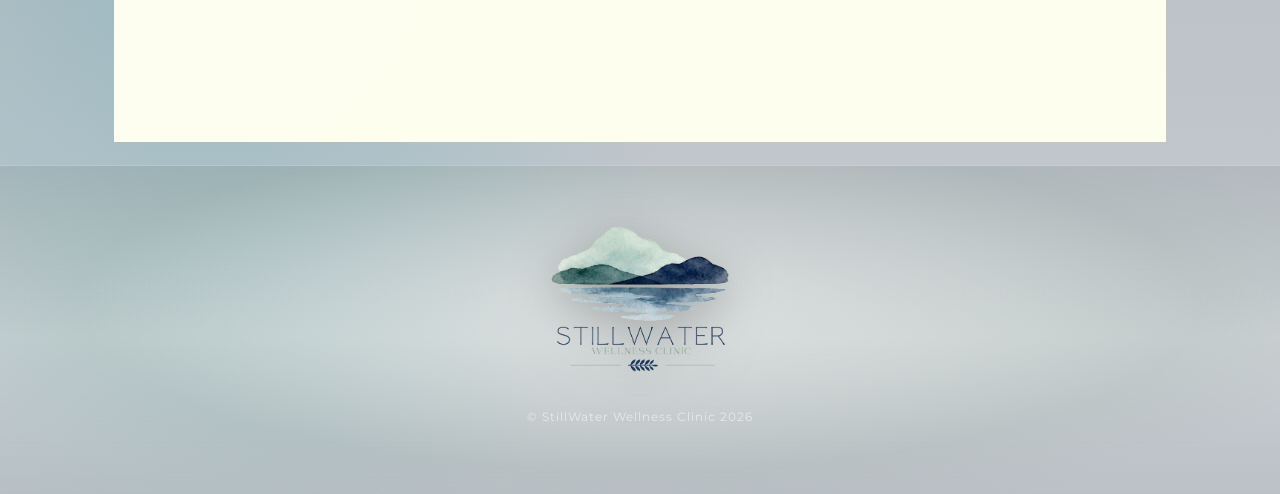
==== commit ea7a037b: "Update service rates and page headings" ====
--- a/about.html
+++ b/about.html
@@ -34,7 +34,6 @@
     </header>
     <main class="page-main">
       <section class="page-hero">
-        <p class="eyebrow">About Us</p>
         <h1 class="page-title-accent">About Us</h1>
         <p>Stillwater Wellness Clinic is being built as a peaceful wellness destination in Langford, BC, where professional therapeutic care meets a deeply calming environment.</p>
       </section>
--- a/styles.css
+++ b/styles.css
@@ -351,6 +351,7 @@
   overflow: hidden;
   min-height: 170px;
   padding: clamp(30px, 4vw, 42px);
+  transition: transform 180ms ease, box-shadow 180ms ease, border-color 180ms ease;
 }
 
 .intro-band span {
@@ -475,6 +476,7 @@
   backdrop-filter: blur(10px);
 }
 
+.intro-band div:hover,
 .service-grid article:hover,
 .policy-careers article:hover {
   border-color: rgba(255, 253, 248, 0.96);
@@ -522,7 +524,7 @@
 .policy-careers {
   display: grid;
   grid-template-columns: repeat(2, 1fr);
-  gap: 0;
+  gap: 22px;
   max-width: 900px;
 }
 
@@ -795,12 +797,13 @@
   display: grid;
   grid-template-columns: minmax(220px, 0.42fr) minmax(0, 1fr);
   gap: clamp(28px, 5vw, 56px);
-  align-items: center;
+  align-items: start;
 }
 
 .team-photo-frame {
   position: relative;
   width: min(100%, 320px);
+  margin-top: 8px;
   aspect-ratio: 3 / 4;
   justify-self: center;
   overflow: hidden;
@@ -1302,6 +1305,10 @@
     gap: 0;
   }
 
+  .policy-careers {
+    gap: 18px;
+  }
+
   .intro-band div,
   .service-grid article,
   .policy-careers article,
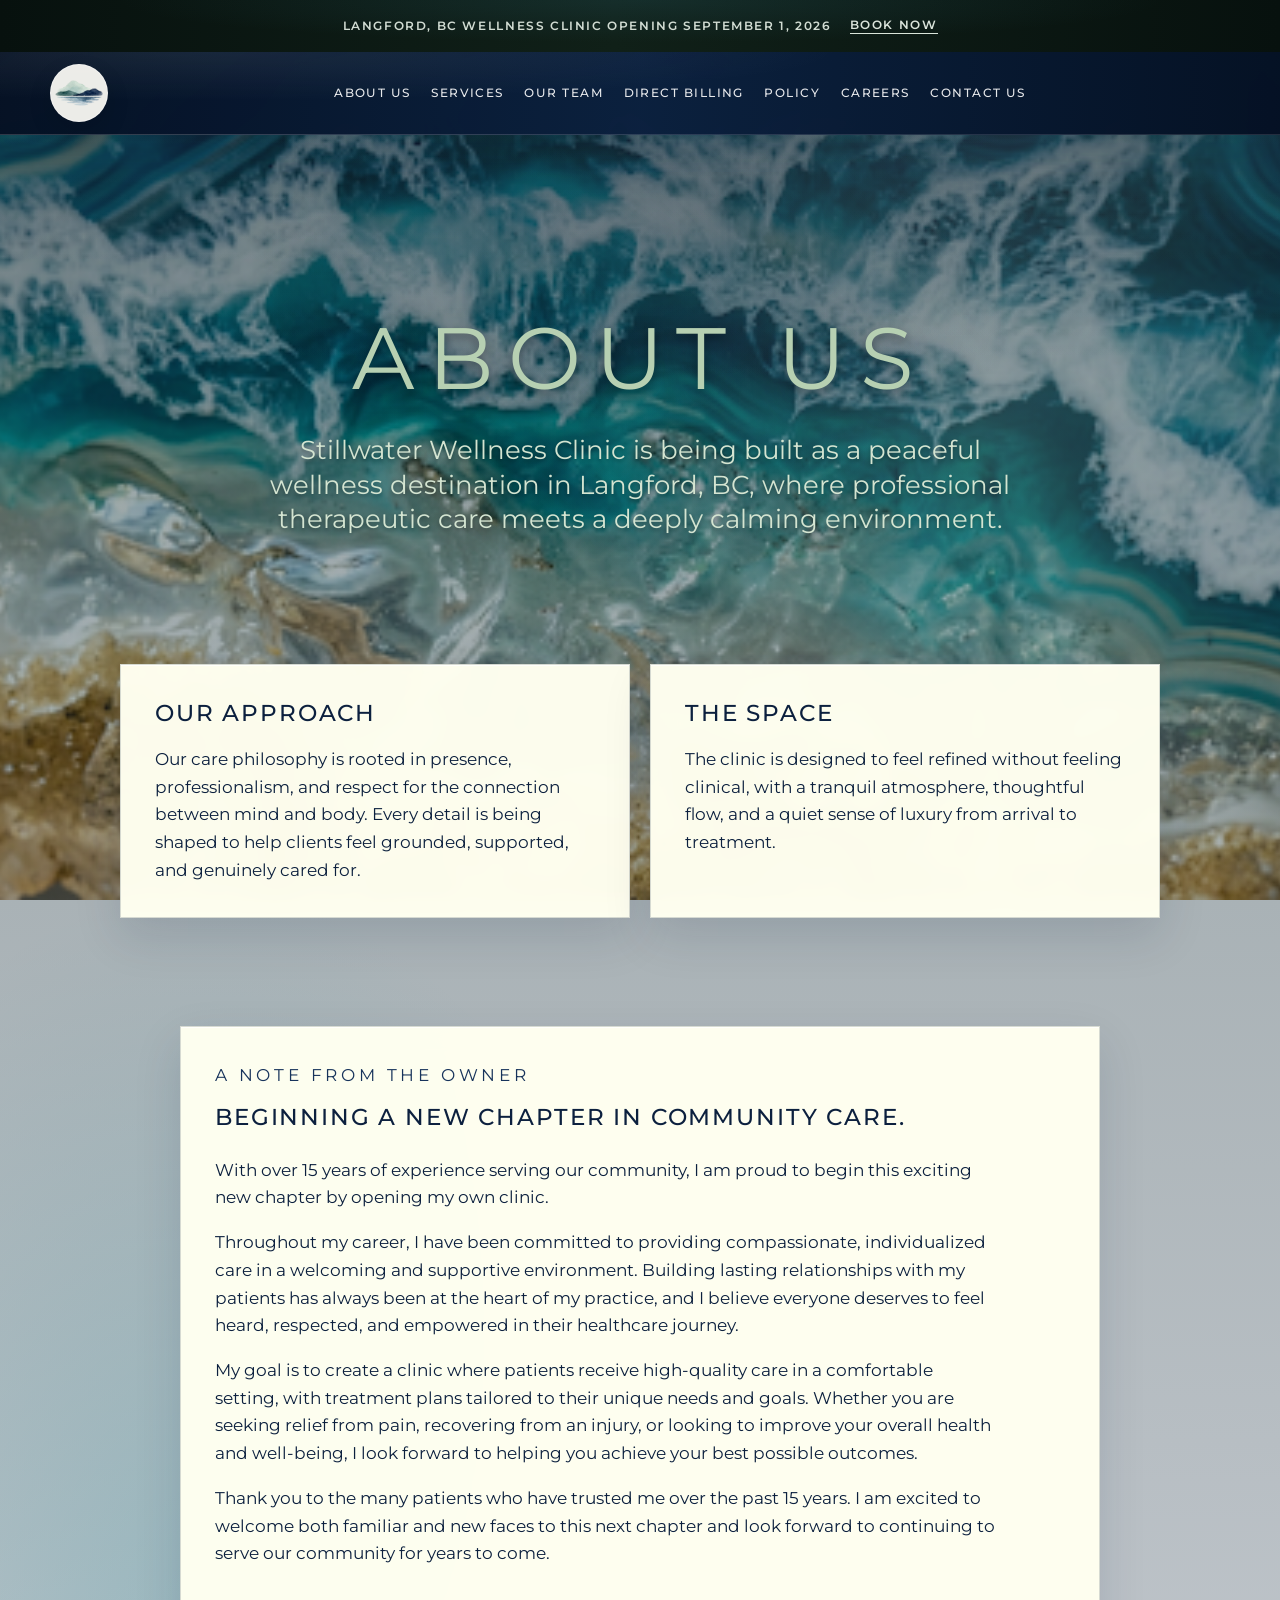
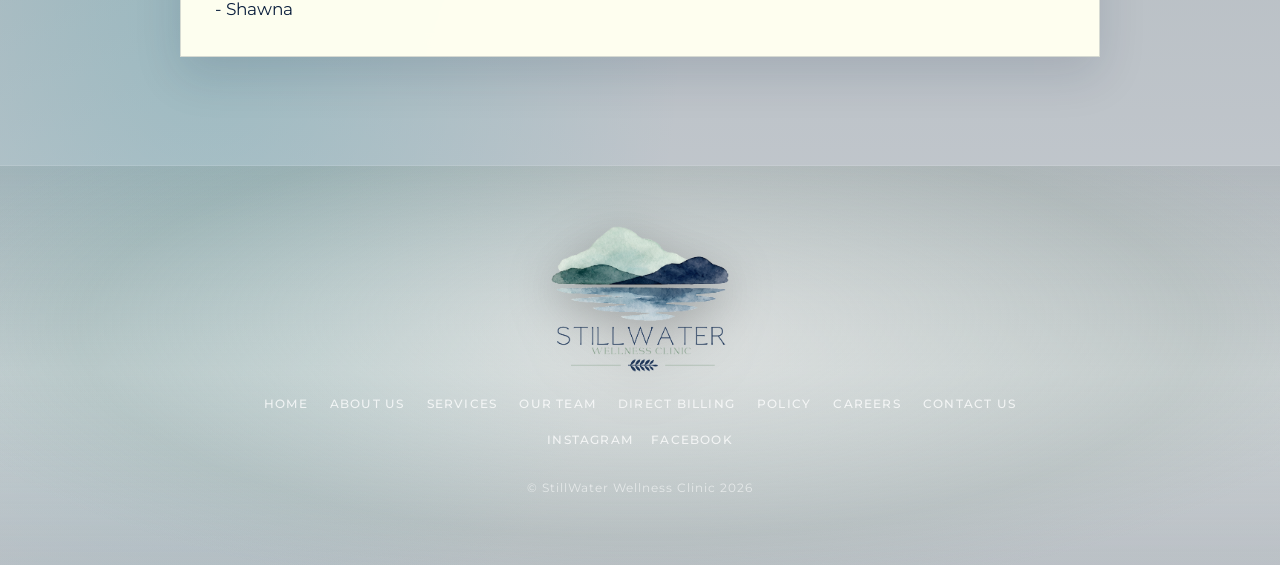
==== commit 537ea072: "Add footer navigation and social links" ====
--- a/about.html
+++ b/about.html
@@ -61,6 +61,20 @@
     </main>
     <footer class="site-footer">
       <img src="stillwater-footer-logo.png" alt="Stillwater Wellness Clinic logo">
+      <nav class="footer-nav" aria-label="Footer navigation">
+        <a href="index.html">Home</a>
+        <a href="about.html">About Us</a>
+        <a href="services.html">Services</a>
+        <a href="teams.html">Our Team</a>
+        <a href="direct-billing.html">Direct Billing</a>
+        <a href="policy.html">Policy</a>
+        <a href="careers.html">Careers</a>
+        <a href="contact.html">Contact Us</a>
+      </nav>
+      <div class="footer-social" aria-label="Social media profiles">
+        <a href="https://www.instagram.com/stilllwaterwellnessclinic/" target="_blank" rel="noreferrer">Instagram</a>
+        <a href="https://www.facebook.com/share/1CyUFtn18y/" target="_blank" rel="noreferrer">Facebook</a>
+      </div>
       <p class="copyright">&copy; StillWater Wellness Clinic 2026</p>
     </footer>
     <script src="script.js"></script>
--- a/styles.css
+++ b/styles.css
@@ -821,6 +821,21 @@
   object-position: 54% 18%;
 }
 
+.team-photo-placeholder {
+  display: grid;
+  place-items: center;
+  background:
+    radial-gradient(circle at 50% 28%, rgba(255, 253, 247, 0.94), rgba(210, 216, 212, 0.86) 58%, rgba(171, 184, 181, 0.82));
+}
+
+.team-photo-placeholder span {
+  color: var(--blue-deep);
+  font-family: var(--font-display);
+  font-size: clamp(3rem, 7vw, 5rem);
+  font-weight: 500;
+  letter-spacing: 0.08em;
+}
+
 .team-bio .eyebrow {
   color: var(--blue);
 }
@@ -1135,6 +1150,37 @@
 .site-footer img {
   width: 190px;
   filter: drop-shadow(0 12px 24px rgba(0, 0, 0, 0.28));
+}
+
+.footer-nav,
+.footer-social {
+  display: flex;
+  flex-wrap: wrap;
+  justify-content: center;
+  gap: 12px 22px;
+  width: min(100% - 32px, 920px);
+}
+
+.footer-nav a,
+.footer-social a {
+  color: rgba(255, 255, 255, 0.76);
+  font-size: 0.76rem;
+  font-weight: 500;
+  letter-spacing: 0.1em;
+  text-decoration: none;
+  text-transform: uppercase;
+  transition: color 180ms ease;
+}
+
+.footer-nav a:hover,
+.footer-nav a:focus-visible,
+.footer-social a:hover,
+.footer-social a:focus-visible {
+  color: var(--sage-glow);
+}
+
+.footer-social {
+  gap: 12px 18px;
 }
 
 .site-footer .copyright {
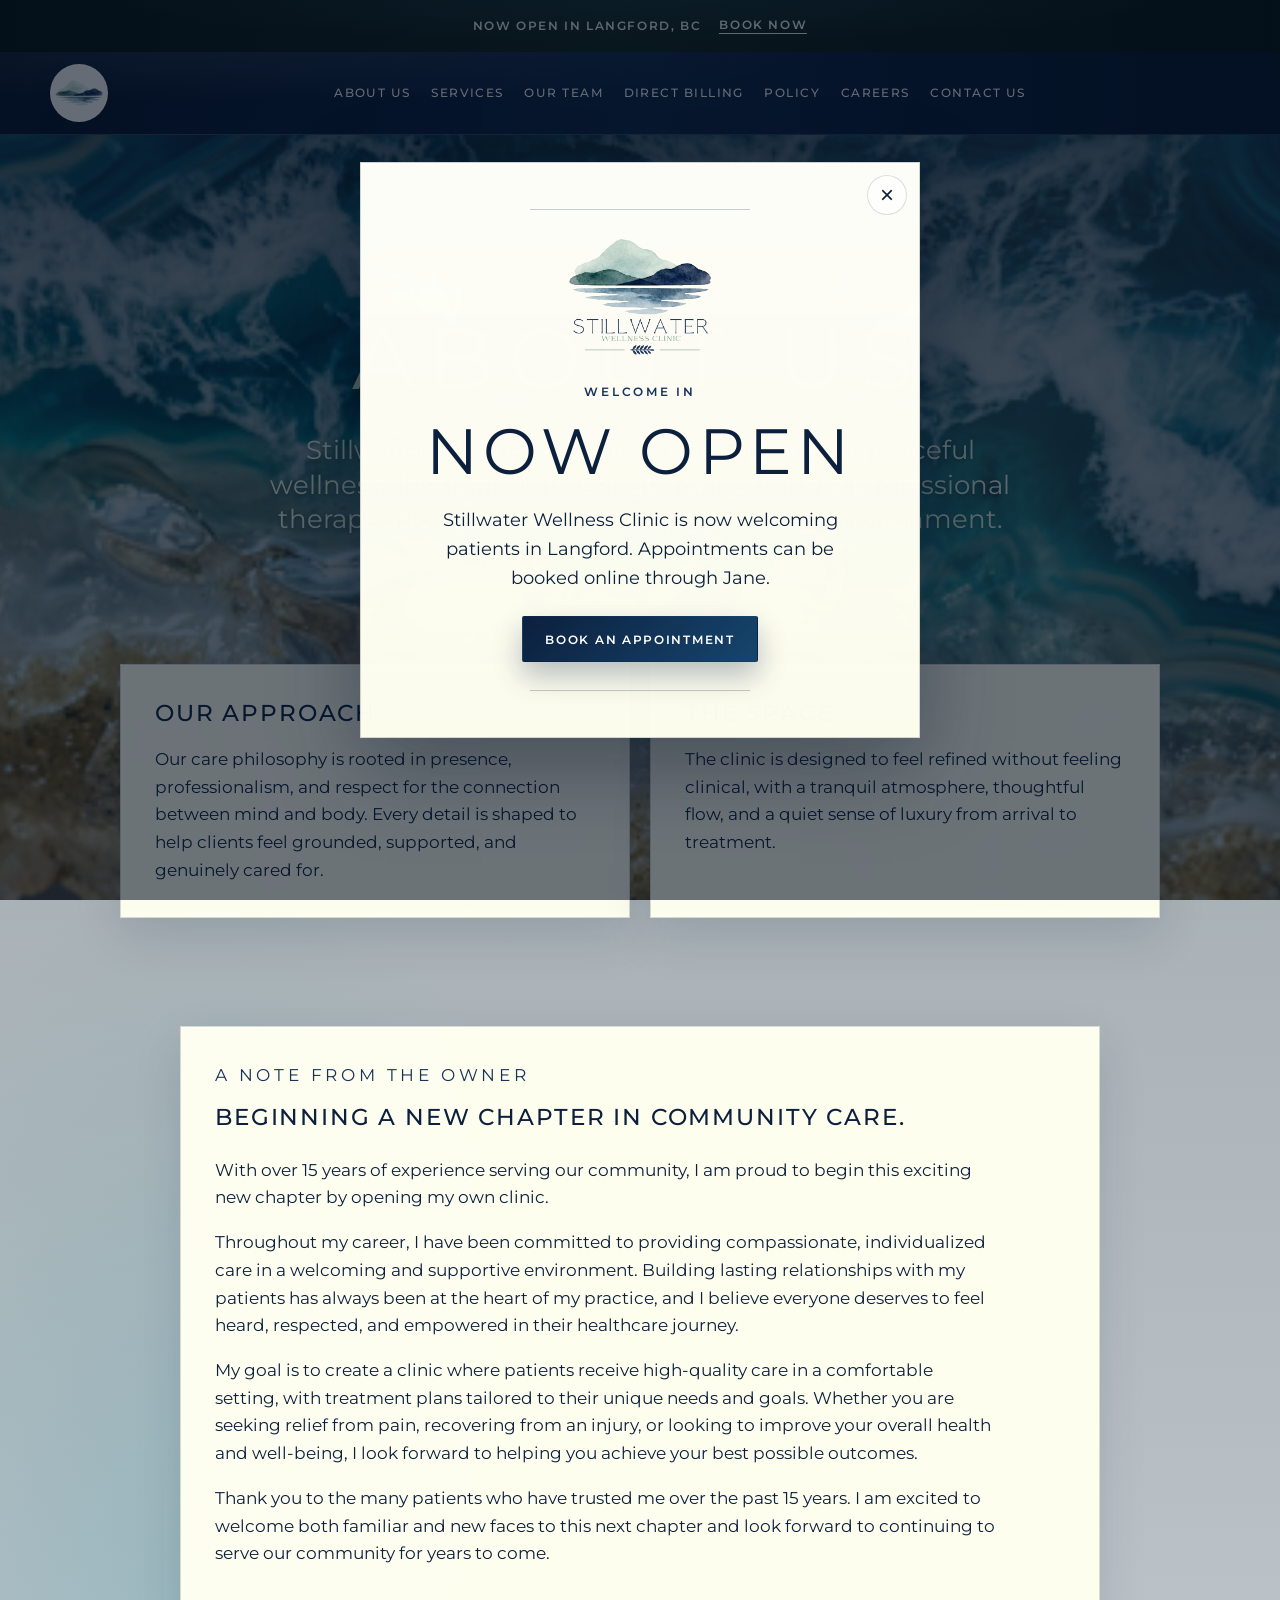
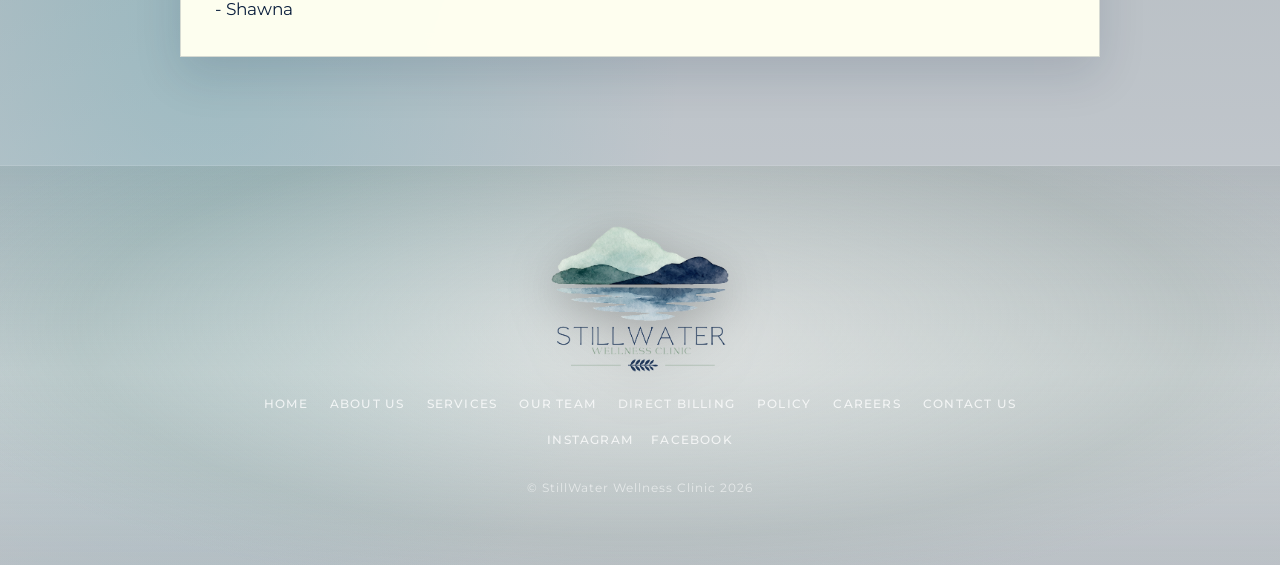
==== commit c2e2588f: "Update site for opening day" ====
--- a/about.html
+++ b/about.html
@@ -12,7 +12,7 @@
   </head>
   <body>
     <div class="announcement-bar">
-      <span>Langford, BC wellness clinic opening September 1, 2026</span>
+      <span>Now open in Langford, BC</span>
       <a href="https://stillwaterwellnessclinicinc.janeapp.com/" target="_blank" rel="noreferrer">Book Now</a>
     </div>
     <header class="site-header" data-header>
@@ -35,12 +35,12 @@
     <main class="page-main">
       <section class="page-hero">
         <h1 class="page-title-accent">About Us</h1>
-        <p>Stillwater Wellness Clinic is being built as a peaceful wellness destination in Langford, BC, where professional therapeutic care meets a deeply calming environment.</p>
+        <p>Stillwater Wellness Clinic is now open as a peaceful wellness destination in Langford, BC, where professional therapeutic care meets a deeply calming environment.</p>
       </section>
       <section class="page-section page-grid two-column">
         <article class="page-card">
           <h2>Our Approach</h2>
-          <p>Our care philosophy is rooted in presence, professionalism, and respect for the connection between mind and body. Every detail is being shaped to help clients feel grounded, supported, and genuinely cared for.</p>
+          <p>Our care philosophy is rooted in presence, professionalism, and respect for the connection between mind and body. Every detail is shaped to help clients feel grounded, supported, and genuinely cared for.</p>
         </article>
         <article class="page-card">
           <h2>The Space</h2>
@@ -77,6 +77,16 @@
       </div>
       <p class="copyright">&copy; StillWater Wellness Clinic 2026</p>
     </footer>
+    <div class="launch-popup" data-launch-popup aria-hidden="true">
+      <div class="launch-popup-card launch-popup-card-soft" role="dialog" aria-modal="true" aria-labelledby="launch-popup-title">
+        <button class="launch-popup-close" type="button" aria-label="Close" data-launch-popup-close>&times;</button>
+        <img class="launch-popup-logo" src="stillwater-footer-logo.png" alt="Stillwater Wellness Clinic logo">
+        <p class="eyebrow">Welcome In</p>
+        <h2 id="launch-popup-title">Now Open</h2>
+        <p>Stillwater Wellness Clinic is now welcoming patients in Langford. Appointments can be booked online through Jane.</p>
+        <a class="button button-primary" href="https://stillwaterwellnessclinicinc.janeapp.com/" target="_blank" rel="noreferrer">Book An Appointment</a>
+      </div>
+    </div>
     <script src="script.js"></script>
   </body>
 </html>
--- a/styles.css
+++ b/styles.css
@@ -380,6 +380,24 @@
   text-shadow: none;
 }
 
+.intro-map-link {
+  display: block;
+  overflow: hidden;
+  height: 150px;
+  margin-top: 22px;
+  border: 1px solid rgba(12, 32, 62, 0.18);
+  background: rgba(255, 255, 255, 0.42);
+  box-shadow: inset 0 1px 0 rgba(255, 255, 255, 0.68);
+}
+
+.intro-map-link iframe {
+  width: 100%;
+  height: 100%;
+  border: 0;
+  filter: saturate(0.72) contrast(0.96);
+  pointer-events: none;
+}
+
 .section p {
   color: rgba(212, 228, 209, 0.86);
 }
@@ -1113,6 +1131,118 @@
   color: var(--blue-deep);
   font-size: 1.08rem;
   font-weight: 500;
+}
+
+.launch-popup {
+  position: fixed;
+  inset: 0;
+  z-index: 500;
+  display: grid;
+  place-items: center;
+  padding: 24px;
+  background: rgba(5, 17, 36, 0.58);
+  opacity: 0;
+  pointer-events: none;
+  transition: opacity 220ms ease;
+}
+
+.launch-popup.is-visible {
+  opacity: 1;
+  pointer-events: auto;
+}
+
+.launch-popup-card {
+  position: relative;
+  width: min(100%, 520px);
+  padding: clamp(34px, 6vw, 54px);
+  background:
+    radial-gradient(ellipse at 50% 0%, rgba(137, 165, 142, 0.2), transparent 60%),
+    var(--cream-block-strong);
+  border: 1px solid rgba(12, 32, 62, 0.18);
+  box-shadow: 0 30px 80px rgba(5, 17, 36, 0.35), inset 0 1px 0 rgba(255, 255, 255, 0.78);
+  color: var(--blue-deep);
+  text-align: center;
+}
+
+.launch-popup-card .eyebrow {
+  color: var(--blue);
+  text-shadow: none;
+}
+
+.launch-popup-card h2 {
+  color: var(--blue-deep);
+  font-size: clamp(2.2rem, 7vw, 4.5rem);
+  letter-spacing: 0.08em;
+  text-transform: uppercase;
+}
+
+.launch-popup-card p:not(.eyebrow) {
+  max-width: 380px;
+  margin: 22px auto 28px;
+  color: var(--blue-deep);
+  font-size: clamp(1rem, 2.6vw, 1.12rem);
+}
+
+.launch-popup-close {
+  position: absolute;
+  top: 12px;
+  right: 12px;
+  display: grid;
+  place-items: center;
+  width: 40px;
+  height: 40px;
+  border: 1px solid rgba(12, 32, 62, 0.14);
+  border-radius: 50%;
+  background: rgba(255, 255, 255, 0.5);
+  color: var(--blue-deep);
+  cursor: pointer;
+  font-size: 1.5rem;
+  line-height: 1;
+  transition: background-color 180ms ease, color 180ms ease;
+}
+
+.launch-popup-close:hover,
+.launch-popup-close:focus-visible {
+  background: var(--blue-deep);
+  color: var(--white);
+}
+
+.launch-popup-card-soft {
+  width: min(100%, 560px);
+  padding: clamp(30px, 5vw, 46px) clamp(28px, 6vw, 58px);
+  background:
+    linear-gradient(180deg, rgba(255, 255, 255, 0.68), rgba(255, 255, 255, 0)),
+    var(--cream-block-strong);
+}
+
+.launch-popup-card-soft::before,
+.launch-popup-card-soft::after {
+  content: "";
+  display: block;
+  width: min(220px, 58%);
+  height: 1px;
+  margin: 0 auto 24px;
+  background: rgba(12, 32, 62, 0.22);
+}
+
+.launch-popup-card-soft::after {
+  margin: 28px auto 0;
+}
+
+.launch-popup-logo {
+  width: 152px;
+  margin: 0 auto 22px;
+  filter: none;
+}
+
+.launch-popup-card-soft h2 {
+  margin-top: 4px;
+  font-size: clamp(2rem, 6.5vw, 4rem);
+}
+
+.launch-popup-card-soft p:not(.eyebrow) {
+  max-width: 420px;
+  margin-bottom: 24px;
 }
 
 .service-grid article h3,
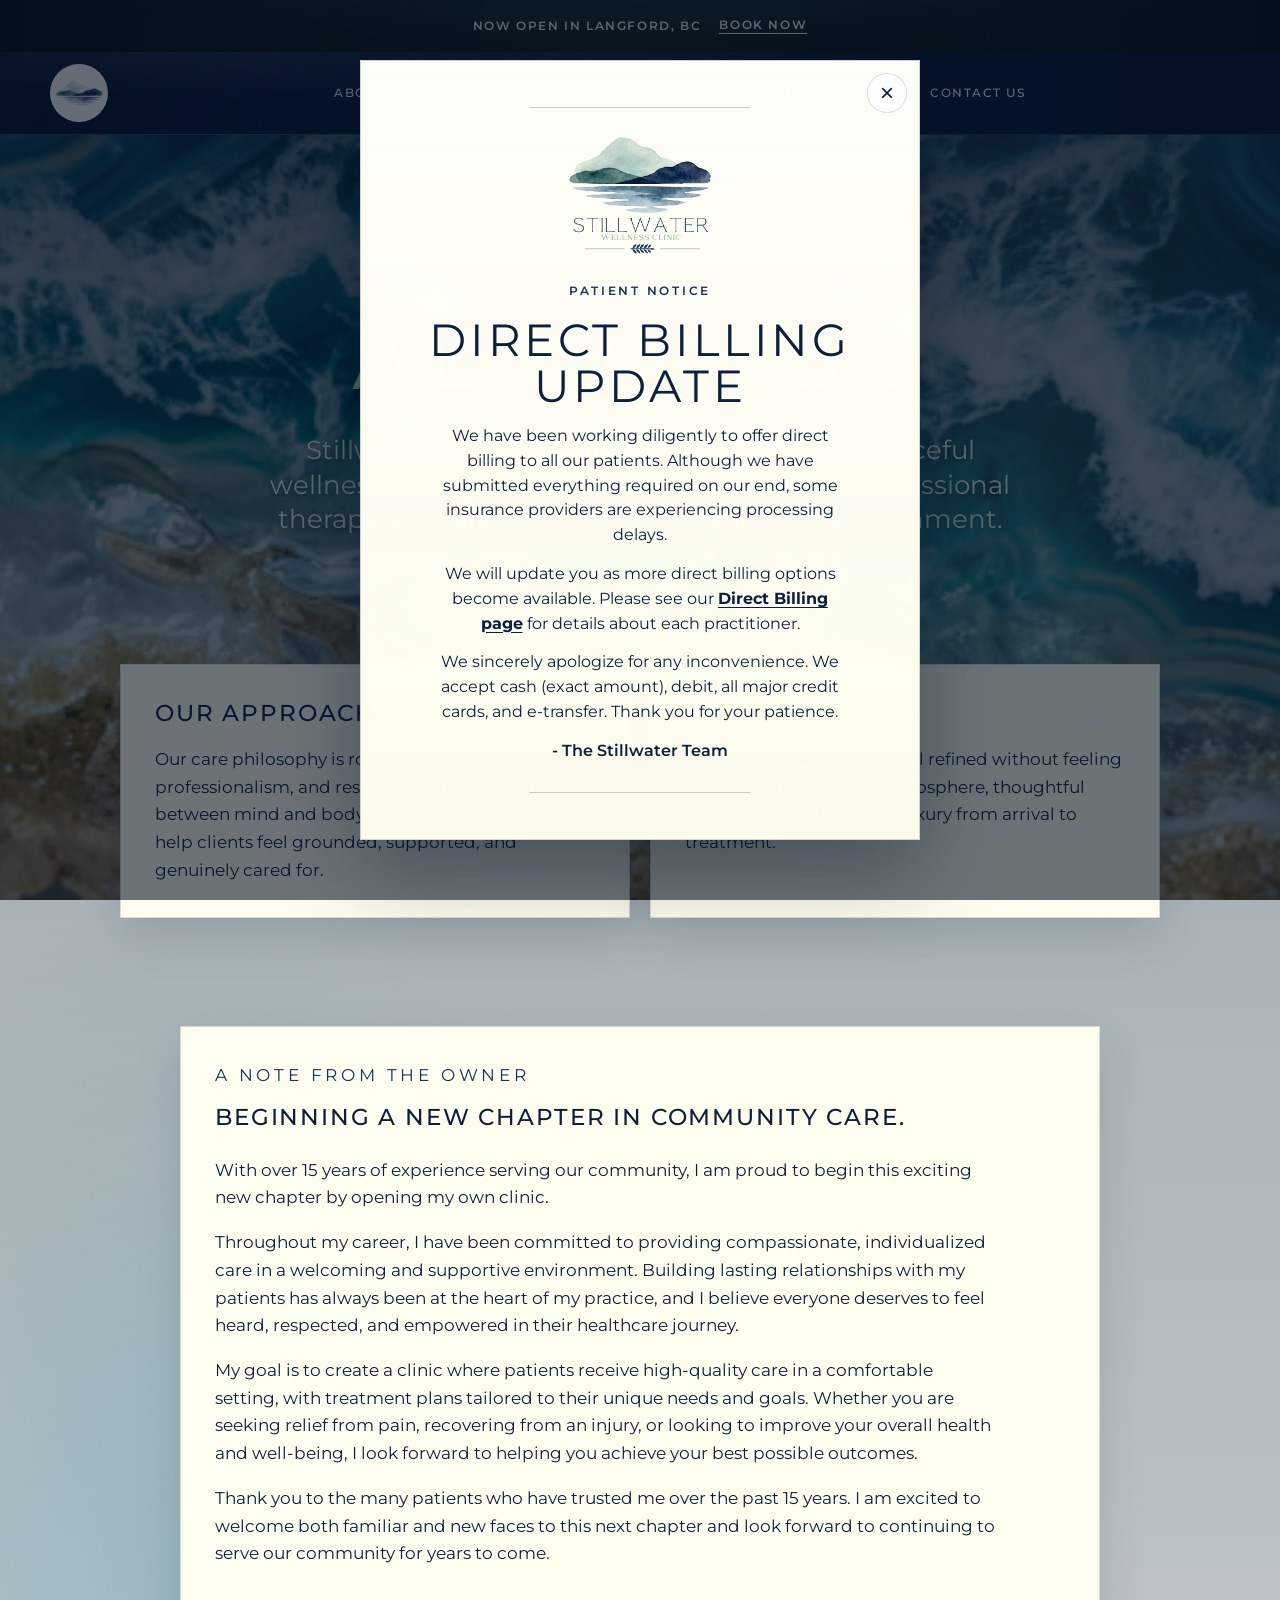
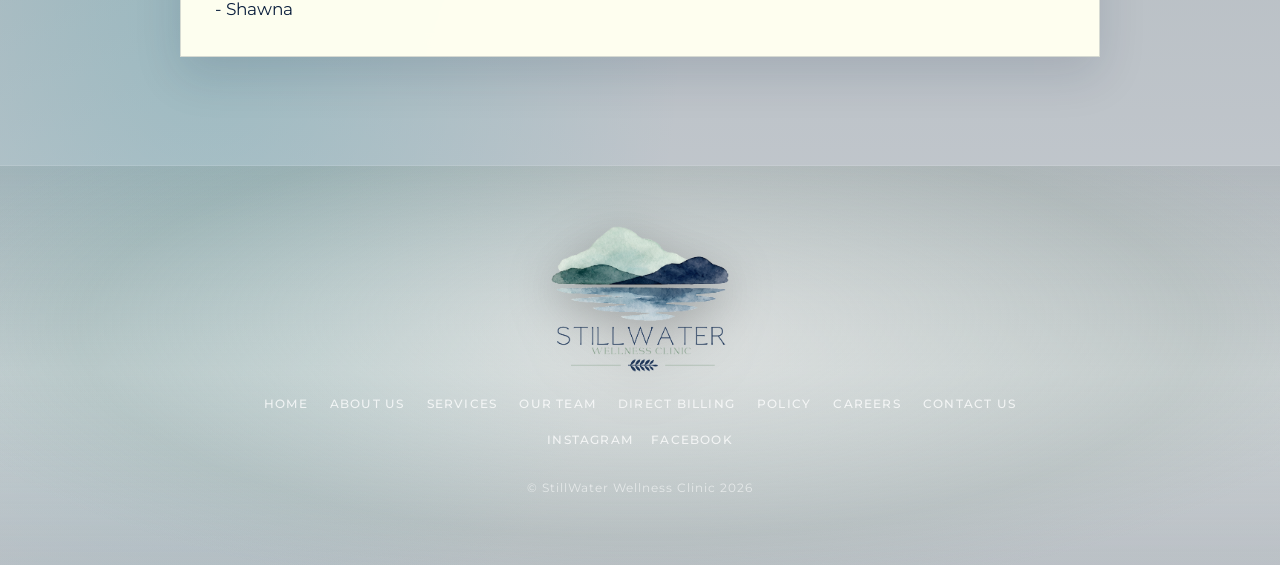
==== commit d5860ea1: "Update direct billing notice popup" ====
--- a/about.html
+++ b/about.html
@@ -81,10 +81,12 @@
       <div class="launch-popup-card launch-popup-card-soft" role="dialog" aria-modal="true" aria-labelledby="launch-popup-title">
         <button class="launch-popup-close" type="button" aria-label="Close" data-launch-popup-close>&times;</button>
         <img class="launch-popup-logo" src="stillwater-footer-logo.png" alt="Stillwater Wellness Clinic logo">
-        <p class="eyebrow">Welcome In</p>
-        <h2 id="launch-popup-title">Now Open</h2>
-        <p>Stillwater Wellness Clinic is now welcoming patients in Langford. Appointments can be booked online through Jane.</p>
-        <a class="button button-primary" href="https://stillwaterwellnessclinicinc.janeapp.com/" target="_blank" rel="noreferrer">Book An Appointment</a>
+        <p class="eyebrow">Patient Notice</p>
+        <h2 id="launch-popup-title">Direct Billing Update</h2>
+        <p>We have been working diligently to offer direct billing to all our patients. Although we have submitted everything required on our end, some insurance providers are experiencing processing delays.</p>
+        <p>We will update you as more direct billing options become available. Please see our <a href="direct-billing.html">Direct Billing page</a> for details about each practitioner.</p>
+        <p>We sincerely apologize for any inconvenience. We accept cash (exact amount), debit, all major credit cards, and e-transfer. Thank you for your patience.</p>
+        <p class="launch-popup-signature">- The Stillwater Team</p>
       </div>
     </div>
     <script src="script.js"></script>
--- a/styles.css
+++ b/styles.css
@@ -1209,6 +1209,8 @@
 
 .launch-popup-card-soft {
   width: min(100%, 560px);
+  max-height: calc(100dvh - 48px);
+  overflow-y: auto;
   padding: clamp(30px, 5vw, 46px) clamp(28px, 6vw, 58px);
   background:
     linear-gradient(180deg, rgba(255, 255, 255, 0.68), rgba(255, 255, 255, 0)),
@@ -1237,12 +1239,26 @@
 
 .launch-popup-card-soft h2 {
   margin-top: 4px;
-  font-size: clamp(2rem, 6.5vw, 4rem);
+  font-size: clamp(1.75rem, 5vw, 2.8rem);
 }
 
 .launch-popup-card-soft p:not(.eyebrow) {
   max-width: 420px;
-  margin-bottom: 24px;
+  margin: 14px auto;
+  font-size: 1rem;
+  line-height: 1.55;
+}
+
+.launch-popup-card-soft p a {
+  color: var(--blue-deep);
+  font-weight: 700;
+  text-decoration: underline;
+  text-underline-offset: 3px;
+}
+
+.launch-popup-card-soft .launch-popup-signature {
+  margin-top: 20px;
+  font-weight: 600;
 }
 
 .service-grid article h3,
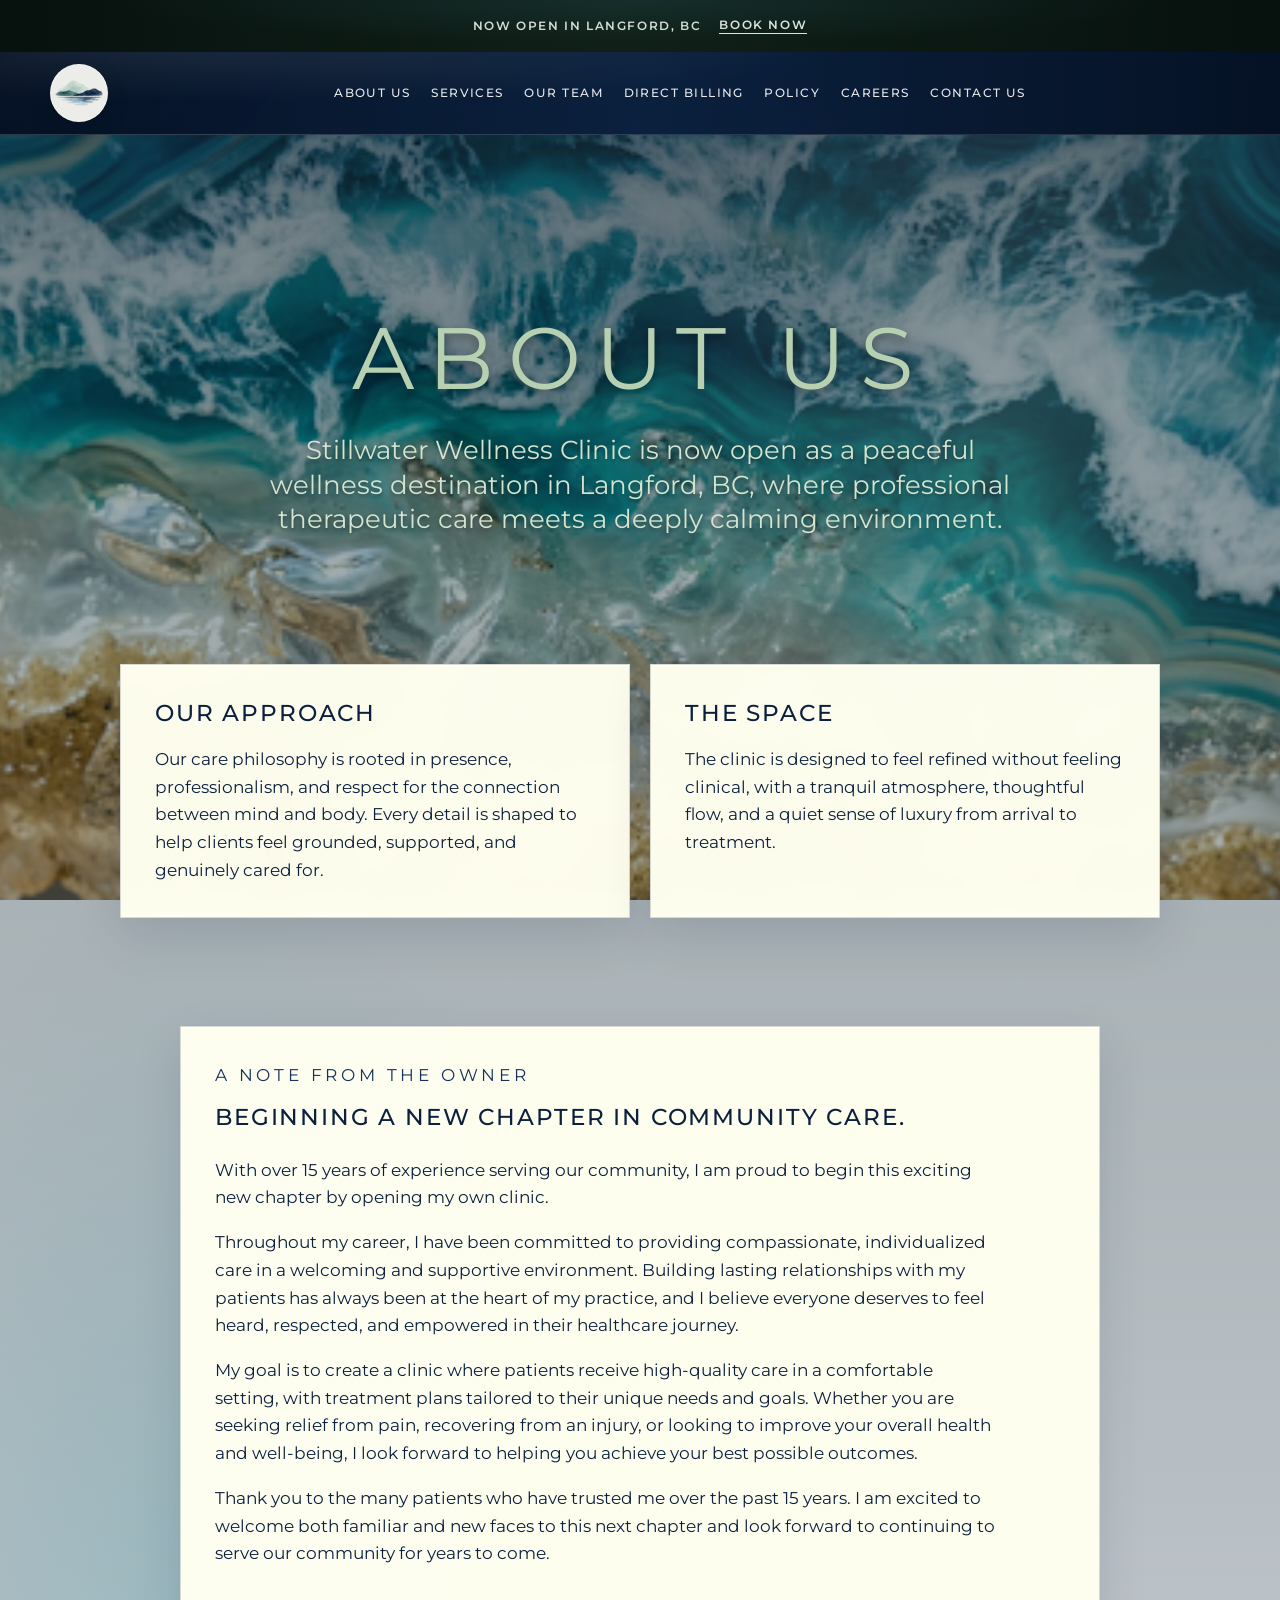
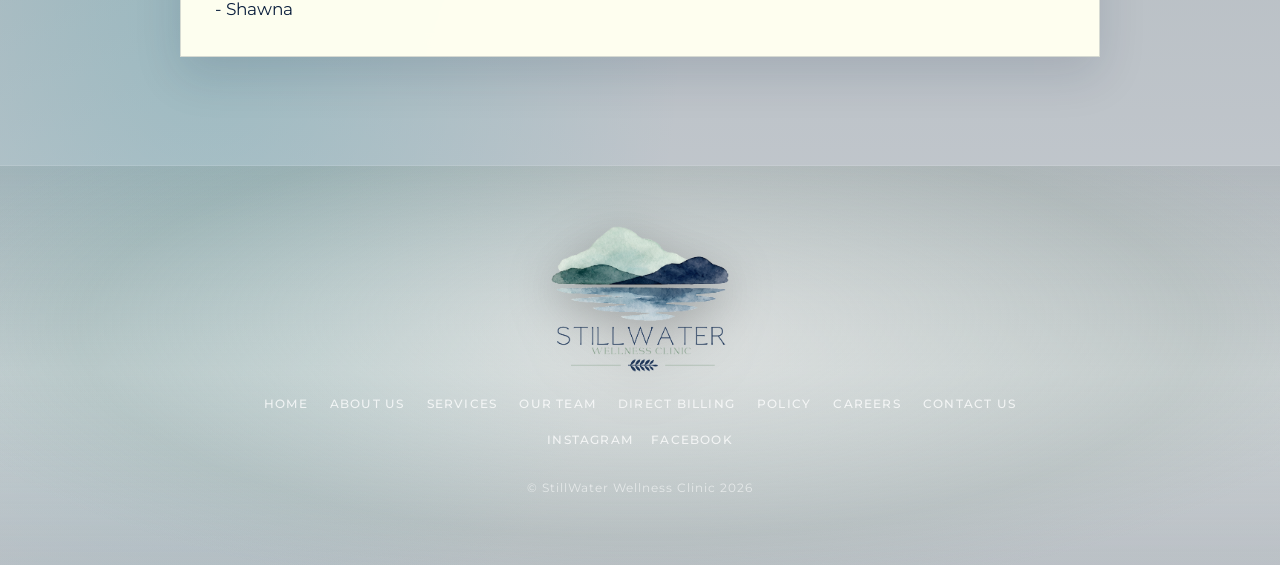
==== commit 14785a21: "Remove billing delay notice and update Darcy coverage" ====
--- a/about.html
+++ b/about.html
@@ -77,18 +77,6 @@
       </div>
       <p class="copyright">&copy; StillWater Wellness Clinic 2026</p>
     </footer>
-    <div class="launch-popup" data-launch-popup aria-hidden="true">
-      <div class="launch-popup-card launch-popup-card-soft" role="dialog" aria-modal="true" aria-labelledby="launch-popup-title">
-        <button class="launch-popup-close" type="button" aria-label="Close" data-launch-popup-close>&times;</button>
-        <img class="launch-popup-logo" src="stillwater-footer-logo.png" alt="Stillwater Wellness Clinic logo">
-        <p class="eyebrow">Patient Notice</p>
-        <h2 id="launch-popup-title">Direct Billing Update</h2>
-        <p>We have been working diligently to offer direct billing to all our patients. Although we have submitted everything required on our end, some insurance providers are experiencing processing delays.</p>
-        <p>We will update you as more direct billing options become available. Please see our <a href="direct-billing.html">Direct Billing page</a> for details about each practitioner.</p>
-        <p>We sincerely apologize for any inconvenience. We accept cash (exact amount), debit, all major credit cards, and e-transfer. Thank you for your patience.</p>
-        <p class="launch-popup-signature">- The Stillwater Team</p>
-      </div>
-    </div>
     <script src="script.js"></script>
   </body>
 </html>
--- a/styles.css
+++ b/styles.css
@@ -235,10 +235,50 @@
   position: absolute;
   inset: 0;
   z-index: -2;
+  overflow: hidden;
+}
+
+.hero-media::after {
+  content: "";
+  position: absolute;
+  inset: 0;
   background:
     linear-gradient(180deg, rgba(251, 250, 245, 0.03), rgba(16, 40, 31, 0.16) 68%, var(--forest) 100%),
-    linear-gradient(90deg, rgba(251, 250, 245, 0.12), rgba(251, 250, 245, 0), rgba(16, 40, 31, 0.18)),
-    url("langford-coast-backdrop.png") center / cover no-repeat;
+    linear-gradient(90deg, rgba(251, 250, 245, 0.12), rgba(251, 250, 245, 0), rgba(16, 40, 31, 0.18));
+}
+
+.hero-slide {
+  position: absolute;
+  inset: 0;
+  background-position: center;
+  background-size: cover;
+  opacity: 0;
+  animation: hero-crossfade 24s linear infinite;
+}
+
+.hero-slide-original {
+  background-image: url("langford-coast-backdrop.png");
+}
+
+.hero-slide-second {
+  background-image: url("langford-coast-angle-2.png");
+  animation-delay: -16s;
+}
+
+.hero-slide-third {
+  background-image: url("langford-coast-angle-3.png");
+  animation-delay: -8s;
+}
+
+@keyframes hero-crossfade {
+  0%, 25% { opacity: 1; }
+  33.333%, 91.667% { opacity: 0; }
+  100% { opacity: 1; }
+}
+
+@media (prefers-reduced-motion: reduce) {
+  .hero-slide { animation: none; }
+  .hero-slide-original { opacity: 1; }
 }
 
 .watercolor-field {
@@ -802,6 +842,33 @@
   padding: clamp(30px, 4vw, 48px);
 }
 
+.direct-billing-page .page-hero p:last-child {
+  width: min(100%, 760px);
+  text-align: center;
+}
+
+.direct-billing-page .page-hero .page-title-accent {
+  width: max-content;
+  max-width: 100%;
+  white-space: normal;
+}
+
+.direct-billing-page .policy-stack {
+  width: min(760px, calc(100% - 32px));
+  grid-template-columns: minmax(0, 1fr);
+}
+
+.direct-billing-card > h2 {
+  text-align: center;
+}
+
+.direct-billing-card > h2:first-child + p,
+.direct-billing-card > h2:nth-of-type(2) + p {
+  max-width: 620px;
+  margin-inline: auto;
+  text-align: center;
+}
+
 .direct-billing-card h2:not(:first-child) {
   margin-top: 34px;
 }
@@ -809,6 +876,141 @@
 .direct-billing-card p,
 .direct-billing-card .content-list {
   font-size: clamp(1.02rem, 1.45vw, 1.14rem);
+}
+
+.billing-grid {
+  display: grid;
+  grid-template-columns: repeat(3, minmax(0, 1fr));
+  gap: 24px;
+  margin: 28px 0;
+}
+
+.billing-practitioner + .billing-practitioner {
+  border-left: 1px solid rgba(12, 32, 62, 0.22);
+  padding-left: 24px;
+}
+
+.billing-practitioner h3 {
+  margin: 0 0 14px;
+  color: var(--blue-deep);
+}
+
+.billing-practitioner dl {
+  margin: 0;
+  color: var(--blue-deep);
+}
+
+.billing-practitioner dl div {
+  display: flex;
+  justify-content: space-between;
+  gap: 12px;
+  padding: 10px 0;
+  border-top: 1px solid rgba(12, 32, 62, 0.14);
+}
+
+.billing-practitioner dt {
+  font-weight: 500;
+}
+
+.billing-practitioner dd {
+  margin: 0;
+  font-weight: 700;
+  white-space: nowrap;
+}
+
+.telus-provider-trigger {
+  padding: 0;
+  border: 0;
+  background: none;
+  color: var(--blue-deep);
+  font: inherit;
+  font-weight: 600;
+  text-decoration: underline;
+  text-underline-offset: 3px;
+  cursor: pointer;
+}
+
+.telus-provider-trigger:focus-visible {
+  outline: 2px solid currentColor;
+  outline-offset: 3px;
+}
+
+.telus-provider-popover {
+  position: fixed;
+  z-index: 450;
+  width: min(440px, calc(100vw - 24px));
+  max-height: min(440px, calc(100dvh - 24px));
+  overflow-y: auto;
+  padding: 20px 24px;
+  border: 1px solid rgba(12, 32, 62, 0.25);
+  background: var(--cream-block-strong);
+  box-shadow: 0 16px 40px rgba(5, 17, 36, 0.25);
+  color: var(--blue-deep);
+}
+
+.telus-provider-popover[hidden] {
+  display: none;
+}
+
+.telus-provider-heading {
+  display: flex;
+  align-items: start;
+  justify-content: space-between;
+  gap: 12px;
+}
+
+.telus-provider-heading h2 {
+  margin: 0;
+  color: var(--blue-deep);
+  font-size: 1.2rem;
+}
+
+.telus-provider-heading button {
+  border: 0;
+  background: none;
+  color: inherit;
+  cursor: pointer;
+  font-size: 1.5rem;
+  line-height: 1;
+}
+
+.telus-provider-popover p {
+  margin: 10px 0 14px;
+  font-size: 0.9rem;
+  line-height: 1.5;
+}
+
+.telus-provider-popover ul {
+  columns: 2;
+  gap: 20px;
+  margin: 0;
+  padding-left: 18px;
+  font-size: 0.88rem;
+  line-height: 1.5;
+}
+
+.telus-provider-popover li {
+  break-inside: avoid;
+  margin-bottom: 7px;
+}
+
+@media (max-width: 520px) {
+  .telus-provider-popover ul {
+    columns: 1;
+  }
+}
+
+@media (max-width: 760px) {
+  .billing-grid {
+    grid-template-columns: 1fr;
+    gap: 28px;
+  }
+
+  .billing-practitioner + .billing-practitioner {
+    border-left: 0;
+    border-top: 1px solid rgba(12, 32, 62, 0.22);
+    padding: 28px 0 0;
+  }
 }
 
 .team-profile {
@@ -1131,134 +1333,6 @@
   color: var(--blue-deep);
   font-size: 1.08rem;
   font-weight: 500;
-}
-
-.launch-popup {
-  position: fixed;
-  inset: 0;
-  z-index: 500;
-  display: grid;
-  place-items: center;
-  padding: 24px;
-  background: rgba(5, 17, 36, 0.58);
-  opacity: 0;
-  pointer-events: none;
-  transition: opacity 220ms ease;
-}
-
-.launch-popup.is-visible {
-  opacity: 1;
-  pointer-events: auto;
-}
-
-.launch-popup-card {
-  position: relative;
-  width: min(100%, 520px);
-  padding: clamp(34px, 6vw, 54px);
-  background:
-    radial-gradient(ellipse at 50% 0%, rgba(137, 165, 142, 0.2), transparent 60%),
-    var(--cream-block-strong);
-  border: 1px solid rgba(12, 32, 62, 0.18);
-  box-shadow: 0 30px 80px rgba(5, 17, 36, 0.35), inset 0 1px 0 rgba(255, 255, 255, 0.78);
-  color: var(--blue-deep);
-  text-align: center;
-}
-
-.launch-popup-card .eyebrow {
-  color: var(--blue);
-  text-shadow: none;
-}
-
-.launch-popup-card h2 {
-  color: var(--blue-deep);
-  font-size: clamp(2.2rem, 7vw, 4.5rem);
-  letter-spacing: 0.08em;
-  text-transform: uppercase;
-}
-
-.launch-popup-card p:not(.eyebrow) {
-  max-width: 380px;
-  margin: 22px auto 28px;
-  color: var(--blue-deep);
-  font-size: clamp(1rem, 2.6vw, 1.12rem);
-}
-
-.launch-popup-close {
-  position: absolute;
-  top: 12px;
-  right: 12px;
-  display: grid;
-  place-items: center;
-  width: 40px;
-  height: 40px;
-  border: 1px solid rgba(12, 32, 62, 0.14);
-  border-radius: 50%;
-  background: rgba(255, 255, 255, 0.5);
-  color: var(--blue-deep);
-  cursor: pointer;
-  font-size: 1.5rem;
-  line-height: 1;
-  transition: background-color 180ms ease, color 180ms ease;
-}
-
-.launch-popup-close:hover,
-.launch-popup-close:focus-visible {
-  background: var(--blue-deep);
-  color: var(--white);
-}
-
-.launch-popup-card-soft {
-  width: min(100%, 560px);
-  max-height: calc(100dvh - 48px);
-  overflow-y: auto;
-  padding: clamp(30px, 5vw, 46px) clamp(28px, 6vw, 58px);
-  background:
-    linear-gradient(180deg, rgba(255, 255, 255, 0.68), rgba(255, 255, 255, 0)),
-    var(--cream-block-strong);
-}
-
-.launch-popup-card-soft::before,
-.launch-popup-card-soft::after {
-  content: "";
-  display: block;
-  width: min(220px, 58%);
-  height: 1px;
-  margin: 0 auto 24px;
-  background: rgba(12, 32, 62, 0.22);
-}
-
-.launch-popup-card-soft::after {
-  margin: 28px auto 0;
-}
-
-.launch-popup-logo {
-  width: 152px;
-  margin: 0 auto 22px;
-  filter: none;
-}
-
-.launch-popup-card-soft h2 {
-  margin-top: 4px;
-  font-size: clamp(1.75rem, 5vw, 2.8rem);
-}
-
-.launch-popup-card-soft p:not(.eyebrow) {
-  max-width: 420px;
-  margin: 14px auto;
-  font-size: 1rem;
-  line-height: 1.55;
-}
-
-.launch-popup-card-soft p a {
-  color: var(--blue-deep);
-  font-weight: 700;
-  text-decoration: underline;
-  text-underline-offset: 3px;
-}
-
-.launch-popup-card-soft .launch-popup-signature {
-  margin-top: 20px;
-  font-weight: 600;
 }
 
 .service-grid article h3,
